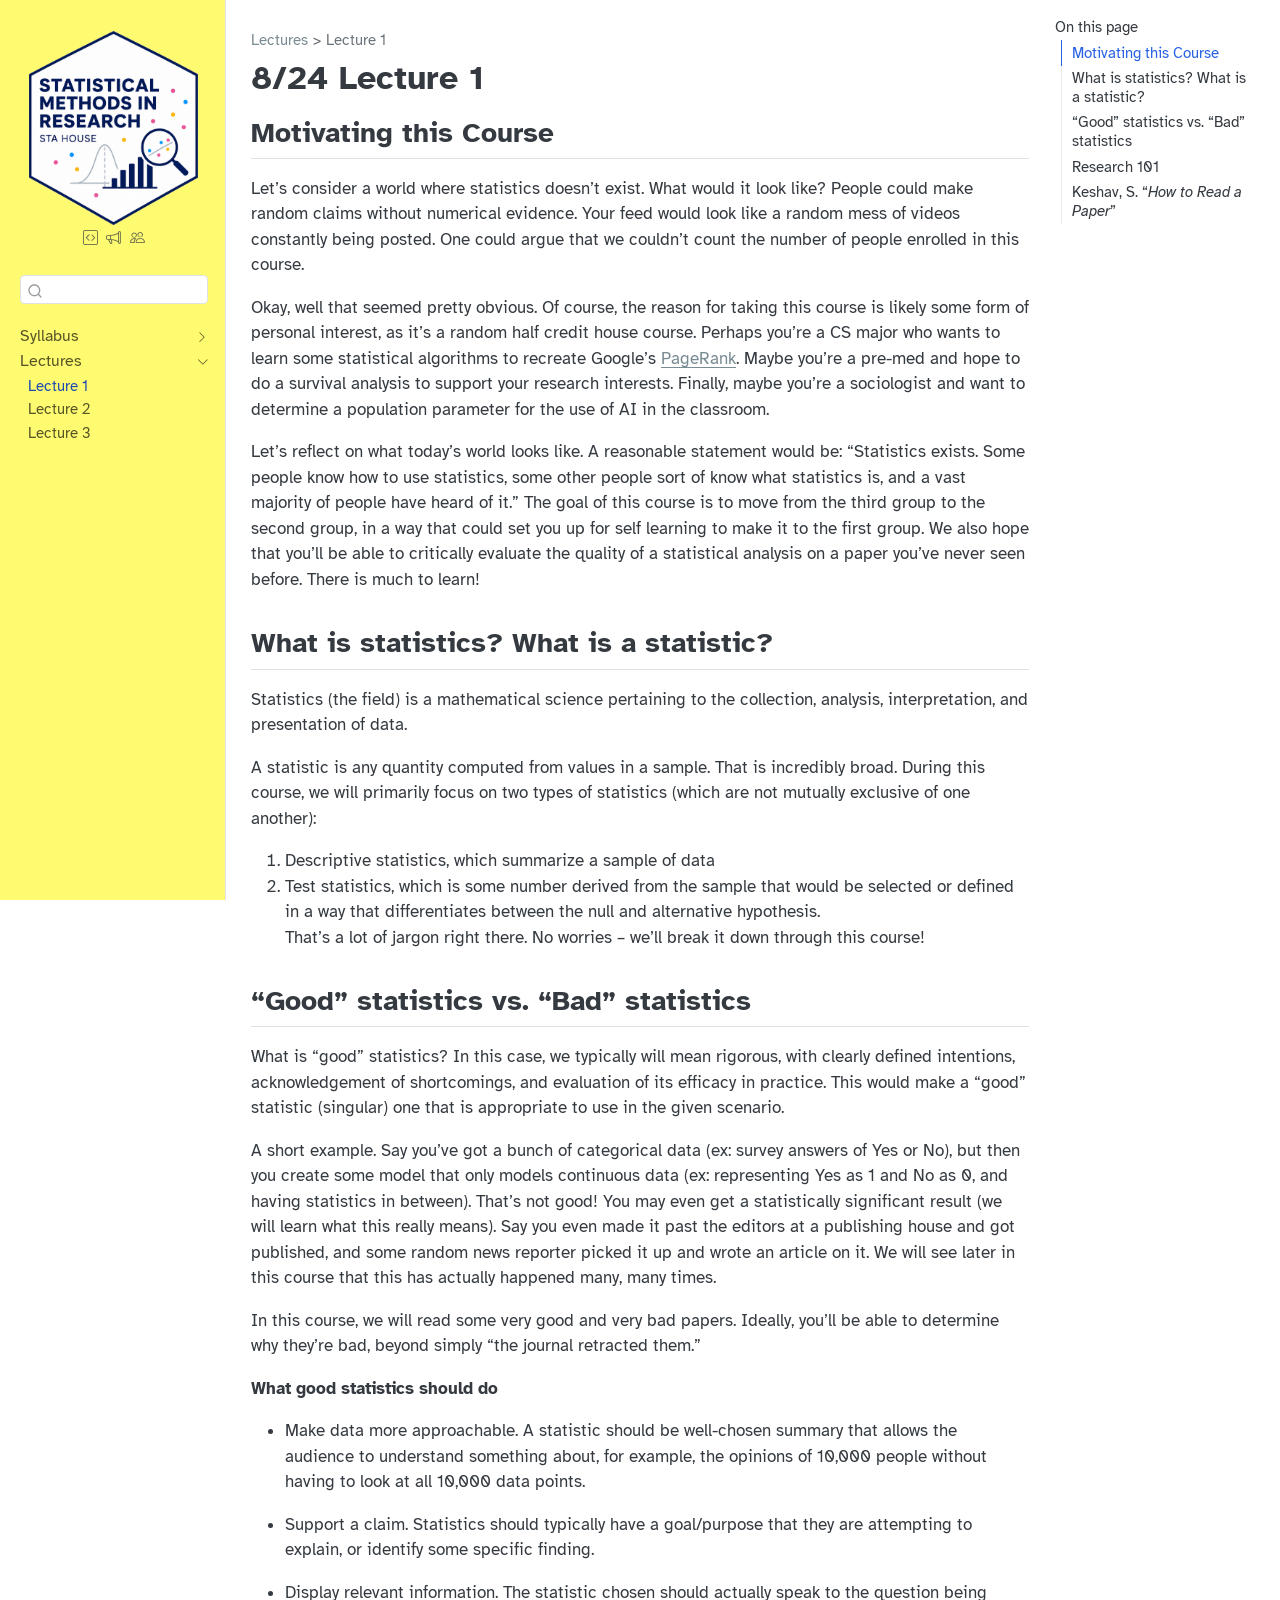
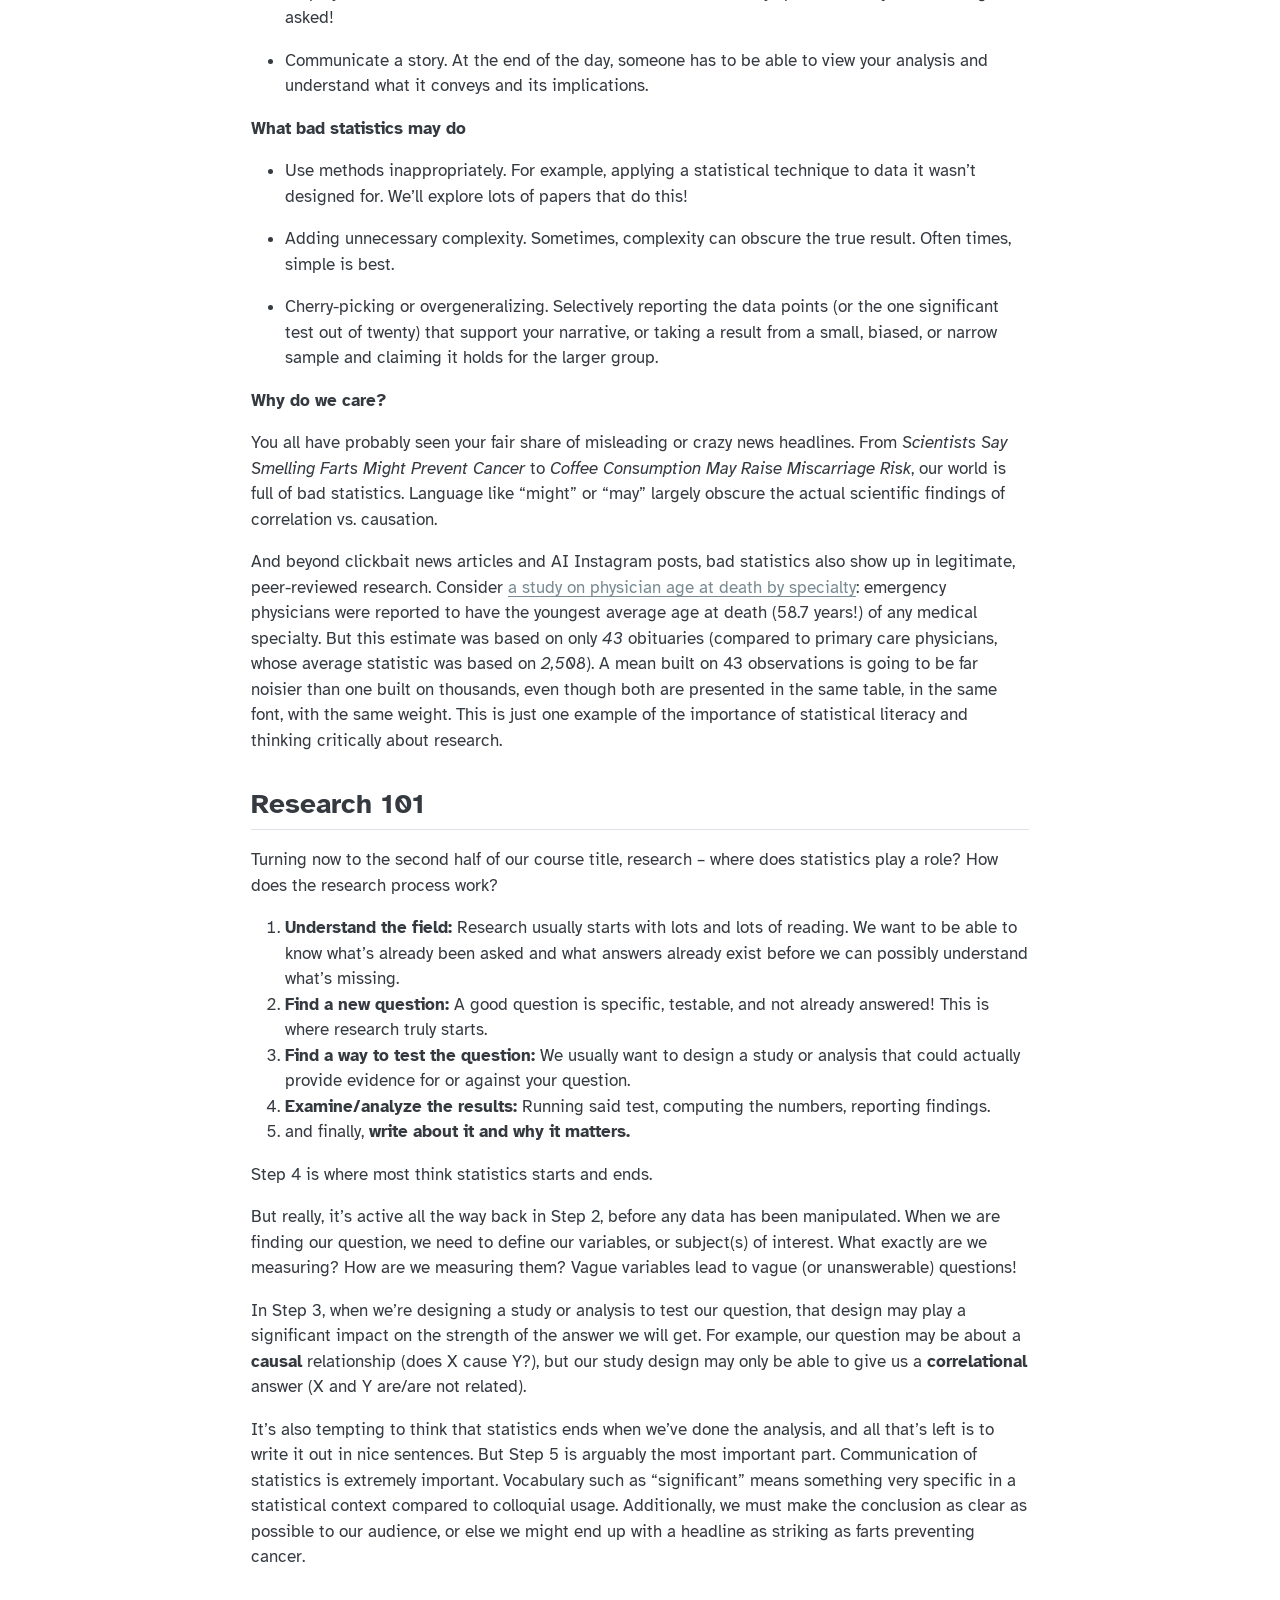
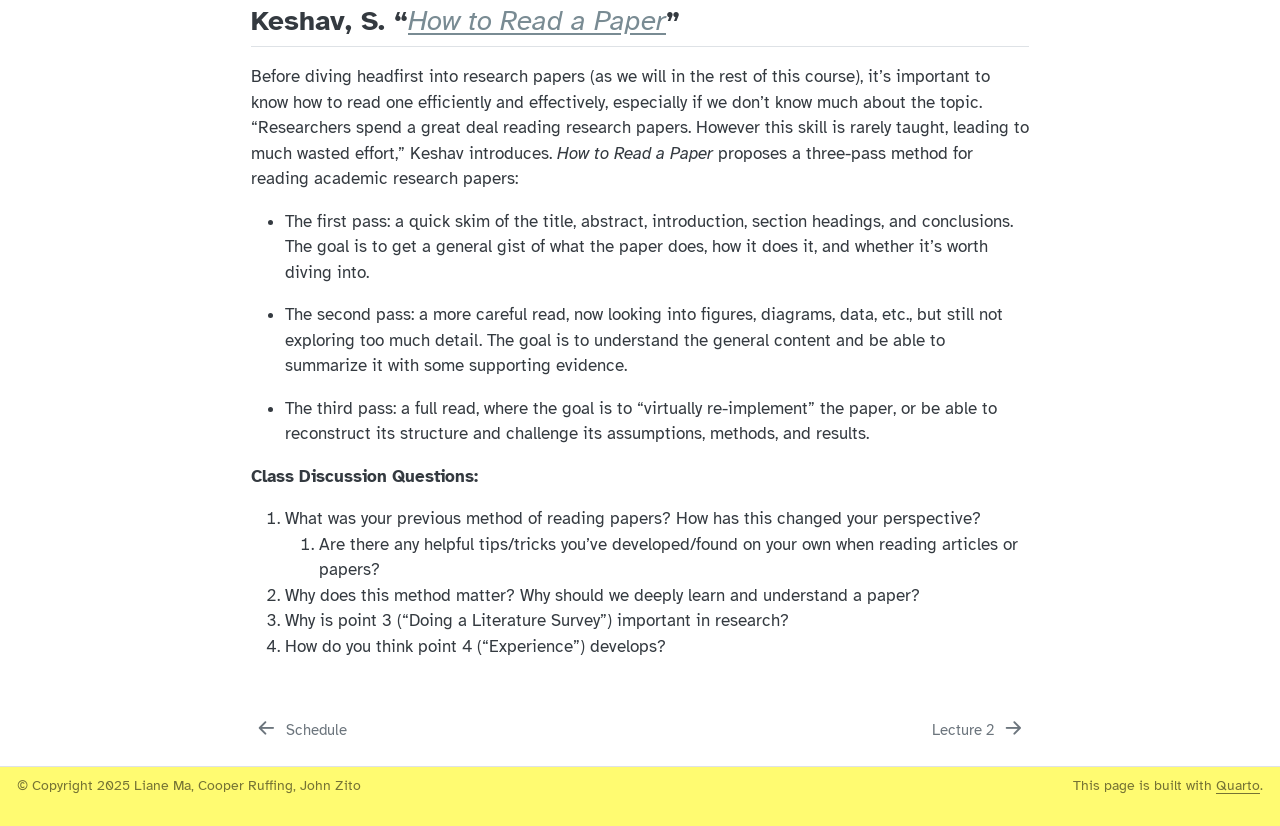
==== lectures/lectures-lecture1.html @ 0391723c "Built site for gh-pages" ====
<!DOCTYPE html>
<html xmlns="http://www.w3.org/1999/xhtml" lang="en" xml:lang="en"><head>

<meta charset="utf-8">
<meta name="generator" content="quarto-1.9.38">

<meta name="viewport" content="width=device-width, initial-scale=1.0, user-scalable=yes">


<title>8/24 Lecture 1 – STA HOUSE Spring 2026</title>
<style>
/* Default styles provided by pandoc.
** See https://pandoc.org/MANUAL.html#variables-for-html for config info.
*/
code{white-space: pre-wrap;}
span.smallcaps{font-variant: small-caps;}
div.columns{display: flex; gap: min(4vw, 1.5em);}
div.column{flex: auto; overflow-x: auto;}
div.hanging-indent{margin-left: 1.5em; text-indent: -1.5em;}
ul.task-list{list-style: none;}
ul.task-list li input[type="checkbox"] {
  width: 0.8em;
  margin: 0 0.8em 0.2em -1em; /* quarto-specific, see https://github.com/quarto-dev/quarto-cli/issues/4556 */ 
  vertical-align: middle;
}
</style>


<script src="../site_libs/quarto-nav/quarto-nav.js"></script>
<script src="../site_libs/clipboard/clipboard.min.js"></script>
<script src="../site_libs/quarto-search/autocomplete.umd.js"></script>
<script src="../site_libs/quarto-search/fuse.min.js"></script>
<script src="../site_libs/quarto-search/quarto-search.js"></script>
<meta name="quarto:offset" content="../">
<link href="../lectures/lectures-lecture2.html" rel="next">
<link href="../index.html" rel="prev">
<script src="../site_libs/quarto-html/quarto.js" type="module"></script>
<script src="../site_libs/quarto-html/tabsets/tabsets.js" type="module"></script>
<script src="../site_libs/quarto-html/popper.min.js"></script>
<script src="../site_libs/quarto-html/tippy.umd.min.js"></script>
<script src="../site_libs/quarto-html/anchor.min.js"></script>
<link href="../site_libs/quarto-html/tippy.css" rel="stylesheet">
<link href="../site_libs/quarto-html/quarto-syntax-highlighting-33269adcf1721b81efc5ea7fcfe7f0ee.css" rel="stylesheet" id="quarto-text-highlighting-styles">
<script src="../site_libs/bootstrap/bootstrap.min.js"></script>
<link href="../site_libs/bootstrap/bootstrap-icons.css" rel="stylesheet">
<link href="../site_libs/bootstrap/bootstrap-1a0c33c7c4b7c86ab1fa693019e66ccc.min.css" rel="stylesheet" append-hash="true" id="quarto-bootstrap" data-mode="light">
<script id="quarto-search-options" type="application/json">{
  "location": "sidebar",
  "copy-button": false,
  "collapse-after": 3,
  "panel-placement": "start",
  "type": "textbox",
  "limit": 50,
  "keyboard-shortcut": [
    "f",
    "/",
    "s"
  ],
  "show-item-context": false,
  "language": {
    "search-no-results-text": "No results",
    "search-matching-documents-text": "matching documents",
    "search-copy-link-title": "Copy link to search",
    "search-hide-matches-text": "Hide additional matches",
    "search-more-match-text": "more match in this document",
    "search-more-matches-text": "more matches in this document",
    "search-clear-button-title": "Clear",
    "search-text-placeholder": "",
    "search-detached-cancel-button-title": "Cancel",
    "search-submit-button-title": "Submit",
    "search-label": "Search"
  }
}</script>


<meta property="og:title" content="8/24 Lecture 1 – STA HOUSE Spring 2026">
<meta property="og:description" content="Homepage for Statistical Methods in Research at Duke University, Fall 2026.">
<meta property="og:site_name" content="STA HOUSE Spring 2026">
</head>

<body class="nav-sidebar docked quarto-light">

<div id="quarto-search-results"></div>
  <header id="quarto-header" class="headroom fixed-top">
  <nav class="quarto-secondary-nav">
    <div class="container-fluid d-flex">
      <button type="button" class="quarto-btn-toggle btn" data-bs-toggle="collapse" role="button" data-bs-target=".quarto-sidebar-collapse-item" aria-controls="quarto-sidebar" aria-expanded="false" aria-label="Toggle sidebar navigation" onclick="if (window.quartoToggleHeadroom) { window.quartoToggleHeadroom(); }">
        <i class="bi bi-layout-text-sidebar-reverse"></i>
      </button>
        <nav class="quarto-page-breadcrumbs" aria-label="breadcrumb"><ol class="breadcrumb"><li class="breadcrumb-item"><a href="../lectures/lectures-lecture1.html">Lectures</a></li><li class="breadcrumb-item"><a href="../lectures/lectures-lecture1.html">Lecture 1</a></li></ol></nav>
        <a class="flex-grow-1" role="navigation" data-bs-toggle="collapse" data-bs-target=".quarto-sidebar-collapse-item" aria-controls="quarto-sidebar" aria-expanded="false" aria-label="Toggle sidebar navigation" onclick="if (window.quartoToggleHeadroom) { window.quartoToggleHeadroom(); }">      
        </a>
      <button type="button" class="btn quarto-search-button" aria-label="Search" onclick="window.quartoOpenSearch();">
        <i class="bi bi-search"></i>
      </button>
    </div>
  </nav>
</header>
<!-- content -->
<div id="quarto-content" class="quarto-container page-columns page-rows-contents page-layout-article">
<!-- sidebar -->
  <nav id="quarto-sidebar" class="sidebar collapse collapse-horizontal quarto-sidebar-collapse-item sidebar-navigation docked overflow-auto">
    <div class="pt-lg-2 mt-2 text-center sidebar-header">
      <a href="../index.html" class="sidebar-logo-link">
      <img src="../img/stahouse_hexagon.png" alt="" class="sidebar-logo light-content py-0 d-lg-inline d-none">
      <img src="../img/stahouse_hexagon.png" alt="" class="sidebar-logo dark-content py-0 d-lg-inline d-none">
      </a>
      <div class="sidebar-tools-main tools-wide">
    <a href="https://cmgr.oit.duke.edu/containers" title="RStudio Containers" class="quarto-navigation-tool px-1" aria-label="RStudio Containers"><i class="bi bi-code-square"></i></a>
    <a href="https://go.canvas.duke.edu/" title="Canvas" class="quarto-navigation-tool px-1" aria-label="Canvas"><i class="bi bi-megaphone"></i></a>
    <a href="https://edstem.org/us/courses/89284/discussion" title="Ed Discussion" class="quarto-navigation-tool px-1" aria-label="Ed Discussion"><i class="bi bi-people"></i></a>
</div>
      </div>
        <div class="mt-2 flex-shrink-0 align-items-center">
        <div class="sidebar-search">
        <div id="quarto-search" class="" title="Search"></div>
        </div>
        </div>
    <div class="sidebar-menu-container"> 
    <ul class="list-unstyled mt-1">
        <li class="sidebar-item sidebar-item-section">
      <div class="sidebar-item-container"> 
            <a class="sidebar-item-text sidebar-link text-start collapsed" data-bs-toggle="collapse" data-bs-target="#quarto-sidebar-section-1" role="navigation" aria-expanded="false">
 <span class="menu-text">Syllabus</span></a>
          <a class="sidebar-item-toggle text-start collapsed" data-bs-toggle="collapse" data-bs-target="#quarto-sidebar-section-1" role="navigation" aria-expanded="false" aria-label="Toggle section">
            <i class="bi bi-chevron-right ms-2"></i>
          </a> 
      </div>
      <ul id="quarto-sidebar-section-1" class="collapse list-unstyled sidebar-section depth1 ">  
          <li class="sidebar-item">
  <div class="sidebar-item-container"> 
  <a href="../syllabus/syllabus-overview.html" class="sidebar-item-text sidebar-link">
 <span class="menu-text">Overview</span></a>
  </div>
</li>
          <li class="sidebar-item">
  <div class="sidebar-item-container"> 
  <a href="../syllabus/syllabus-team.html" class="sidebar-item-text sidebar-link">
 <span class="menu-text">Teaching team</span></a>
  </div>
</li>
          <li class="sidebar-item">
  <div class="sidebar-item-container"> 
  <a href="../syllabus/syllabus-materials.html" class="sidebar-item-text sidebar-link">
 <span class="menu-text">Materials</span></a>
  </div>
</li>
          <li class="sidebar-item">
  <div class="sidebar-item-container"> 
  <a href="../syllabus/syllabus-assignments.html" class="sidebar-item-text sidebar-link">
 <span class="menu-text">Assignments and grading</span></a>
  </div>
</li>
          <li class="sidebar-item">
  <div class="sidebar-item-container"> 
  <a href="../syllabus/syllabus-policies.html" class="sidebar-item-text sidebar-link">
 <span class="menu-text">Policies</span></a>
  </div>
</li>
          <li class="sidebar-item">
  <div class="sidebar-item-container"> 
  <a href="../syllabus/syllabus-resources.html" class="sidebar-item-text sidebar-link">
 <span class="menu-text">University resources</span></a>
  </div>
</li>
          <li class="sidebar-item">
  <div class="sidebar-item-container"> 
  <a href="../index.html" class="sidebar-item-text sidebar-link">
 <span class="menu-text">Schedule</span></a>
  </div>
</li>
      </ul>
  </li>
        <li class="sidebar-item sidebar-item-section">
      <div class="sidebar-item-container"> 
            <a class="sidebar-item-text sidebar-link text-start" data-bs-toggle="collapse" data-bs-target="#quarto-sidebar-section-2" role="navigation" aria-expanded="true">
 <span class="menu-text">Lectures</span></a>
          <a class="sidebar-item-toggle text-start" data-bs-toggle="collapse" data-bs-target="#quarto-sidebar-section-2" role="navigation" aria-expanded="true" aria-label="Toggle section">
            <i class="bi bi-chevron-right ms-2"></i>
          </a> 
      </div>
      <ul id="quarto-sidebar-section-2" class="collapse list-unstyled sidebar-section depth1 show">  
          <li class="sidebar-item">
  <div class="sidebar-item-container"> 
  <a href="../lectures/lectures-lecture1.html" class="sidebar-item-text sidebar-link active">
 <span class="menu-text">Lecture 1</span></a>
  </div>
</li>
          <li class="sidebar-item">
  <div class="sidebar-item-container"> 
  <a href="../lectures/lectures-lecture2.html" class="sidebar-item-text sidebar-link">
 <span class="menu-text">Lecture 2</span></a>
  </div>
</li>
          <li class="sidebar-item">
  <div class="sidebar-item-container"> 
  <a href="../lectures/lectures-lecture3.html" class="sidebar-item-text sidebar-link">
 <span class="menu-text">Lecture 3</span></a>
  </div>
</li>
      </ul>
  </li>
    </ul>
    </div>
</nav>
<div id="quarto-sidebar-glass" class="quarto-sidebar-collapse-item" data-bs-toggle="collapse" data-bs-target=".quarto-sidebar-collapse-item"></div>
<!-- margin-sidebar -->
    <div id="quarto-margin-sidebar" class="sidebar margin-sidebar">
        <nav id="TOC" role="doc-toc" class="toc-active">
    <h2 id="toc-title">On this page</h2>
   
  <ul>
  <li><a href="#motivating-this-course" id="toc-motivating-this-course" class="nav-link active" data-scroll-target="#motivating-this-course">Motivating this Course</a></li>
  <li><a href="#what-is-statistics-what-is-a-statistic" id="toc-what-is-statistics-what-is-a-statistic" class="nav-link" data-scroll-target="#what-is-statistics-what-is-a-statistic">What is statistics? What is a statistic?</a></li>
  <li><a href="#good-statistics-vs.-bad-statistics" id="toc-good-statistics-vs.-bad-statistics" class="nav-link" data-scroll-target="#good-statistics-vs.-bad-statistics">“Good” statistics vs.&nbsp;“Bad” statistics</a></li>
  <li><a href="#research-101" id="toc-research-101" class="nav-link" data-scroll-target="#research-101">Research 101</a></li>
  <li><a href="#keshav-s.-how-to-read-a-paper" id="toc-keshav-s.-how-to-read-a-paper" class="nav-link" data-scroll-target="#keshav-s.-how-to-read-a-paper">Keshav, S. “<em>How to Read a Paper</em>”</a></li>
  </ul>
</nav>
    </div>
<!-- main -->
<main class="content" id="quarto-document-content">

<header id="title-block-header" class="quarto-title-block default"><nav class="quarto-page-breadcrumbs quarto-title-breadcrumbs d-none d-lg-block" aria-label="breadcrumb"><ol class="breadcrumb"><li class="breadcrumb-item"><a href="../lectures/lectures-lecture1.html">Lectures</a></li><li class="breadcrumb-item"><a href="../lectures/lectures-lecture1.html">Lecture 1</a></li></ol></nav>
<div class="quarto-title">
<h1 class="title">8/24 Lecture 1</h1>
</div>



<div class="quarto-title-meta">

    
  
    
  </div>
  


</header>


<section id="motivating-this-course" class="level2">
<h2 class="anchored" data-anchor-id="motivating-this-course">Motivating this Course</h2>
<p>Let’s consider a world where statistics doesn’t exist. What would it look like? People could make random claims without numerical evidence. Your feed would look like a random mess of videos constantly being posted. One could argue that we couldn’t count the number of people enrolled in this course.</p>
<p>Okay, well that seemed pretty obvious. Of course, the reason for taking this course is likely some form of personal interest, as it’s a random half credit house course. Perhaps you’re a CS major who wants to learn some statistical algorithms to recreate Google’s <a href="https://en.wikipedia.org/wiki/PageRank">PageRank</a>. Maybe you’re a pre-med and hope to do a survival analysis to support your research interests. Finally, maybe you’re a sociologist and want to determine a population parameter for the use of AI in the classroom.</p>
<p>Let’s reflect on what today’s world looks like. A reasonable statement would be: “Statistics exists. Some people know how to use statistics, some other people sort of know what statistics is, and a vast majority of people have heard of it.” The goal of this course is to move from the third group to the second group, in a way that could set you up for self learning to make it to the first group. We also hope that you’ll be able to critically evaluate the quality of a statistical analysis on a paper you’ve never seen before. There is much to learn!</p>
</section>
<section id="what-is-statistics-what-is-a-statistic" class="level2">
<h2 class="anchored" data-anchor-id="what-is-statistics-what-is-a-statistic">What is statistics? What is a statistic?</h2>
<p>Statistics (the field) is a mathematical science pertaining to the collection, analysis, interpretation, and presentation of data.</p>
<p>A statistic is any quantity computed from values in a sample. That is incredibly broad. During this course, we will primarily focus on two types of statistics (which are not mutually exclusive of one another):</p>
<ol>
<li>
Descriptive statistics, which summarize a sample of data
</li>
<li>
Test statistics, which is some number derived from the sample that would be selected or defined in a way that differentiates between the null and alternative hypothesis.
</li>
<p>That’s a lot of jargon right there. No worries – we’ll break it down through this course!</p>
</ol></section>
<section id="good-statistics-vs.-bad-statistics" class="level2">
<h2 class="anchored" data-anchor-id="good-statistics-vs.-bad-statistics">“Good” statistics vs.&nbsp;“Bad” statistics</h2>
<p>What is “good” statistics? In this case, we typically will mean rigorous, with clearly defined intentions, acknowledgement of shortcomings, and evaluation of its efficacy in practice. This would make a “good” statistic (singular) one that is appropriate to use in the given scenario.</p>
<p>A short example. Say you’ve got a bunch of categorical data (ex: survey answers of Yes or No), but then you create some model that only models continuous data (ex: representing Yes as 1 and No as 0, and having statistics in between). That’s not good! You may even get a statistically significant result (we will learn what this really means). Say you even made it past the editors at a publishing house and got published, and some random news reporter picked it up and wrote an article on it. We will see later in this course that this has actually happened many, many times.</p>
<p>In this course, we will read some very good and very bad papers. Ideally, you’ll be able to determine why they’re bad, beyond simply “the journal retracted them.”</p>
<p><strong>What good statistics should do</strong></p>
<ul>
<li><p>Make data more approachable. A statistic should be well-chosen summary that allows the audience to understand something about, for example, the opinions of 10,000 people without having to look at all 10,000 data points.</p></li>
<li><p>Support a claim. Statistics should typically have a goal/purpose that they are attempting to explain, or identify some specific finding.</p></li>
<li><p>Display relevant information. The statistic chosen should actually speak to the question being asked!</p></li>
<li><p>Communicate a story. At the end of the day, someone has to be able to view your analysis and understand what it conveys and its implications.</p></li>
</ul>
<p><strong>What bad statistics may do</strong></p>
<ul>
<li><p>Use methods inappropriately. For example, applying a statistical technique to data it wasn’t designed for. We’ll explore lots of papers that do this!</p></li>
<li><p>Adding unnecessary complexity. Sometimes, complexity can obscure the true result. Often times, simple is best.</p></li>
<li><p>Cherry-picking or overgeneralizing. Selectively reporting the data points (or the one significant test out of twenty) that support your narrative, or taking a result from a small, biased, or narrow sample and claiming it holds for the larger group.</p></li>
</ul>
<p><strong>Why do we care?</strong></p>
<p>You all have probably seen your fair share of misleading or crazy news headlines. From <em>Scientists Say Smelling Farts Might Prevent Cancer</em> to <em>Coffee Consumption May Raise Miscarriage Risk</em>, our world is full of bad statistics. Language like “might” or “may” largely obscure the actual scientific findings of correlation vs.&nbsp;causation.</p>
<p>And beyond clickbait news articles and AI Instagram posts, bad statistics also show up in legitimate, peer-reviewed research. Consider <a href="https://onlinelibrary.wiley.com/doi/full/10.1002/lim2.23">a study on physician age at death by specialty</a>: emergency physicians were reported to have the youngest average age at death (58.7 years!) of any medical specialty. But this estimate was based on only <em>43</em> obituaries (compared to primary care physicians, whose average statistic was based on <em>2,508</em>). A mean built on 43 observations is going to be far noisier than one built on thousands, even though both are presented in the same table, in the same font, with the same weight. This is just one example of the importance of statistical literacy and thinking critically about research.</p>
</section>
<section id="research-101" class="level2">
<h2 class="anchored" data-anchor-id="research-101">Research 101</h2>
<p>Turning now to the second half of our course title, research – where does statistics play a role? How does the research process work?</p>
<ol type="1">
<li><strong>Understand the field:</strong> Research usually starts with lots and lots of reading. We want to be able to know what’s already been asked and what answers already exist before we can possibly understand what’s missing.</li>
<li><strong>Find a new question:</strong> A good question is specific, testable, and not already answered! This is where research truly starts.</li>
<li><strong>Find a way to test the question:</strong> We usually want to design a study or analysis that could actually provide evidence for or against your question.</li>
<li><strong>Examine/analyze the results:</strong> Running said test, computing the numbers, reporting findings.</li>
<li>and finally, <strong>write about it and why it matters.</strong></li>
</ol>
<p>Step 4 is where most think statistics starts and ends.</p>
<p>But really, it’s active all the way back in Step 2, before any data has been manipulated. When we are finding our question, we need to define our variables, or subject(s) of interest. What exactly are we measuring? How are we measuring them? Vague variables lead to vague (or unanswerable) questions!</p>
<p>In Step 3, when we’re designing a study or analysis to test our question, that design may play a significant impact on the strength of the answer we will get. For example, our question may be about a <strong>causal</strong> relationship (does X cause Y?), but our study design may only be able to give us a <strong>correlational</strong> answer (X and Y are/are not related).</p>
<p>It’s also tempting to think that statistics ends when we’ve done the analysis, and all that’s left is to write it out in nice sentences. But Step 5 is arguably the most important part. Communication of statistics is extremely important. Vocabulary such as “significant” means something very specific in a statistical context compared to colloquial usage. Additionally, we must make the conclusion as clear as possible to our audience, or else we might end up with a headline as striking as farts preventing cancer.</p>
</section>
<section id="keshav-s.-how-to-read-a-paper" class="level2">
<h2 class="anchored" data-anchor-id="keshav-s.-how-to-read-a-paper">Keshav, S. “<a href="https://dl.acm.org/doi/10.1145/1273445.1273458"><em>How to Read a Paper</em></a>”</h2>
<p>Before diving headfirst into research papers (as we will in the rest of this course), it’s important to know how to read one efficiently and effectively, especially if we don’t know much about the topic. “Researchers spend a great deal reading research papers. However this skill is rarely taught, leading to much wasted effort,” Keshav introduces. <em>How to Read a Paper</em> proposes a three-pass method for reading academic research papers:</p>
<ul>
<li><p>The first pass: a quick skim of the title, abstract, introduction, section headings, and conclusions. The goal is to get a general gist of what the paper does, how it does it, and whether it’s worth diving into.</p></li>
<li><p>The second pass: a more careful read, now looking into figures, diagrams, data, etc., but still not exploring too much detail. The goal is to understand the general content and be able to summarize it with some supporting evidence.</p></li>
<li><p>The third pass: a full read, where the goal is to “virtually re-implement” the paper, or be able to reconstruct its structure and challenge its assumptions, methods, and results.</p></li>
</ul>
<p><strong>Class Discussion Questions:</strong></p>
<ol type="1">
<li>What was your previous method of reading papers? How has this changed your perspective?
<ol type="1">
<li>Are there any helpful tips/tricks you’ve developed/found on your own when reading articles or papers?</li>
</ol></li>
<li>Why does this method matter? Why should we deeply learn and understand a paper?</li>
<li>Why is point 3 (“Doing a Literature Survey”) important in research?</li>
<li>How do you think point 4 (“Experience”) develops?</li>
</ol>


</section>

</main> <!-- /main -->
<script id="quarto-html-after-body" type="application/javascript">
  window.document.addEventListener("DOMContentLoaded", function (event) {
    const icon = "";
    const anchorJS = new window.AnchorJS();
    anchorJS.options = {
      placement: 'right',
      icon: icon
    };
    anchorJS.add('.anchored');
    const isCodeAnnotation = (el) => {
      for (const clz of el.classList) {
        if (clz.startsWith('code-annotation-')) {                     
          return true;
        }
      }
      return false;
    }
    const onCopySuccess = function(e) {
      // button target
      const button = e.trigger;
      // don't keep focus
      button.blur();
      // flash "checked"
      button.classList.add('code-copy-button-checked');
      var currentTitle = button.getAttribute("title");
      button.setAttribute("title", "Copied!");
      let tooltip;
      if (window.bootstrap) {
        button.setAttribute("data-bs-toggle", "tooltip");
        button.setAttribute("data-bs-placement", "left");
        button.setAttribute("data-bs-title", "Copied!");
        tooltip = new bootstrap.Tooltip(button, 
          { trigger: "manual", 
            customClass: "code-copy-button-tooltip",
            offset: [0, -8]});
        tooltip.show();    
      }
      setTimeout(function() {
        if (tooltip) {
          tooltip.hide();
          button.removeAttribute("data-bs-title");
          button.removeAttribute("data-bs-toggle");
          button.removeAttribute("data-bs-placement");
        }
        button.setAttribute("title", currentTitle);
        button.classList.remove('code-copy-button-checked');
      }, 1000);
      // clear code selection
      e.clearSelection();
    }
    const getTextToCopy = function(trigger) {
      const outerScaffold = trigger.parentElement.cloneNode(true);
      const codeEl = outerScaffold.querySelector('code');
      for (const childEl of codeEl.children) {
        if (isCodeAnnotation(childEl)) {
          childEl.remove();
        }
      }
      return codeEl.innerText;
    }
    const clipboard = new window.ClipboardJS('.code-copy-button:not([data-in-quarto-modal])', {
      text: getTextToCopy
    });
    clipboard.on('success', onCopySuccess);
    if (window.document.getElementById('quarto-embedded-source-code-modal')) {
      const clipboardModal = new window.ClipboardJS('.code-copy-button[data-in-quarto-modal]', {
        text: getTextToCopy,
        container: window.document.getElementById('quarto-embedded-source-code-modal')
      });
      clipboardModal.on('success', onCopySuccess);
    }
      var localhostRegex = new RegExp(/^(?:http|https):\/\/localhost\:?[0-9]*\//);
      var mailtoRegex = new RegExp(/^mailto:/);
        var filterRegex = new RegExp("https:\/\/sta-house-s26\.github\.io\/sta-house-f26\.github\.io\/");
      var isInternal = (href) => {
          return filterRegex.test(href) || localhostRegex.test(href) || mailtoRegex.test(href);
      }
      // Inspect non-navigation links and adorn them if external
     var links = window.document.querySelectorAll('a[href]:not(.nav-link):not(.navbar-brand):not(.toc-action):not(.sidebar-link):not(.sidebar-item-toggle):not(.pagination-link):not(.no-external):not([aria-hidden]):not(.dropdown-item):not(.quarto-navigation-tool):not(.about-link)');
      for (var i=0; i<links.length; i++) {
        const link = links[i];
        if (!isInternal(link.href)) {
          // undo the damage that might have been done by quarto-nav.js in the case of
          // links that we want to consider external
          if (link.dataset.originalHref !== undefined) {
            link.href = link.dataset.originalHref;
          }
        }
      }
    function tippyHover(el, contentFn, onTriggerFn, onUntriggerFn) {
      const config = {
        allowHTML: true,
        maxWidth: 500,
        delay: 100,
        arrow: false,
        appendTo: function(el) {
            return el.parentElement;
        },
        interactive: true,
        interactiveBorder: 10,
        theme: 'quarto',
        placement: 'bottom-start',
      };
      if (contentFn) {
        config.content = contentFn;
      }
      if (onTriggerFn) {
        config.onTrigger = onTriggerFn;
      }
      if (onUntriggerFn) {
        config.onUntrigger = onUntriggerFn;
      }
      window.tippy(el, config); 
    }
    const noterefs = window.document.querySelectorAll('a[role="doc-noteref"]');
    for (var i=0; i<noterefs.length; i++) {
      const ref = noterefs[i];
      tippyHover(ref, function() {
        // use id or data attribute instead here
        let href = ref.getAttribute('data-footnote-href') || ref.getAttribute('href');
        try { href = new URL(href).hash; } catch {}
        const id = href.replace(/^#\/?/, "");
        const note = window.document.getElementById(id);
        if (note) {
          return note.innerHTML;
        } else {
          return "";
        }
      });
    }
    const xrefs = window.document.querySelectorAll('a.quarto-xref');
    const processXRef = (id, note) => {
      // Strip column container classes
      const stripColumnClz = (el) => {
        el.classList.remove("page-full", "page-columns");
        if (el.children) {
          for (const child of el.children) {
            stripColumnClz(child);
          }
        }
      }
      stripColumnClz(note)
      if (id === null || id.startsWith('sec-')) {
        // Special case sections, only their first couple elements
        const container = document.createElement("div");
        if (note.children && note.children.length > 2) {
          container.appendChild(note.children[0].cloneNode(true));
          for (let i = 1; i < note.children.length; i++) {
            const child = note.children[i];
            if (child.tagName === "P" && child.innerText === "") {
              continue;
            } else {
              container.appendChild(child.cloneNode(true));
              break;
            }
          }
          if (window.Quarto?.typesetMath) {
            window.Quarto.typesetMath(container);
          }
          return container.innerHTML
        } else {
          if (window.Quarto?.typesetMath) {
            window.Quarto.typesetMath(note);
          }
          return note.innerHTML;
        }
      } else {
        // Remove any anchor links if they are present
        const anchorLink = note.querySelector('a.anchorjs-link');
        if (anchorLink) {
          anchorLink.remove();
        }
        if (window.Quarto?.typesetMath) {
          window.Quarto.typesetMath(note);
        }
        if (note.classList.contains("callout")) {
          return note.outerHTML;
        } else {
          return note.innerHTML;
        }
      }
    }
    for (var i=0; i<xrefs.length; i++) {
      const xref = xrefs[i];
      tippyHover(xref, undefined, function(instance) {
        instance.disable();
        let url = xref.getAttribute('href');
        let hash = undefined; 
        if (url.startsWith('#')) {
          hash = url;
        } else {
          try { hash = new URL(url).hash; } catch {}
        }
        if (hash) {
          const id = hash.replace(/^#\/?/, "");
          const note = window.document.getElementById(id);
          if (note !== null) {
            try {
              const html = processXRef(id, note.cloneNode(true));
              instance.setContent(html);
            } finally {
              instance.enable();
              instance.show();
            }
          } else {
            // See if we can fetch this
            fetch(url.split('#')[0])
            .then(res => res.text())
            .then(html => {
              const parser = new DOMParser();
              const htmlDoc = parser.parseFromString(html, "text/html");
              const note = htmlDoc.getElementById(id);
              if (note !== null) {
                const html = processXRef(id, note);
                instance.setContent(html);
              } 
            }).finally(() => {
              instance.enable();
              instance.show();
            });
          }
        } else {
          // See if we can fetch a full url (with no hash to target)
          // This is a special case and we should probably do some content thinning / targeting
          fetch(url)
          .then(res => res.text())
          .then(html => {
            const parser = new DOMParser();
            const htmlDoc = parser.parseFromString(html, "text/html");
            const note = htmlDoc.querySelector('main.content');
            if (note !== null) {
              // This should only happen for chapter cross references
              // (since there is no id in the URL)
              // remove the first header
              if (note.children.length > 0 && note.children[0].tagName === "HEADER") {
                note.children[0].remove();
              }
              const html = processXRef(null, note);
              instance.setContent(html);
            } 
          }).finally(() => {
            instance.enable();
            instance.show();
          });
        }
      }, function(instance) {
      });
    }
        let selectedAnnoteEl;
        const selectorForAnnotation = ( cell, annotation) => {
          let cellAttr = 'data-code-cell="' + cell + '"';
          let lineAttr = 'data-code-annotation="' +  annotation + '"';
          const selector = 'span[' + cellAttr + '][' + lineAttr + ']';
          return selector;
        }
        const selectCodeLines = (annoteEl) => {
          const doc = window.document;
          const targetCell = annoteEl.getAttribute("data-target-cell");
          const targetAnnotation = annoteEl.getAttribute("data-target-annotation");
          const annoteSpan = window.document.querySelector(selectorForAnnotation(targetCell, targetAnnotation));
          const lines = annoteSpan.getAttribute("data-code-lines").split(",");
          const lineIds = lines.map((line) => {
            return targetCell + "-" + line;
          })
          let top = null;
          let height = null;
          let parent = null;
          if (lineIds.length > 0) {
              //compute the position of the single el (top and bottom and make a div)
              const el = window.document.getElementById(lineIds[0]);
              top = el.offsetTop;
              height = el.offsetHeight;
              parent = el.parentElement.parentElement;
            if (lineIds.length > 1) {
              const lastEl = window.document.getElementById(lineIds[lineIds.length - 1]);
              const bottom = lastEl.offsetTop + lastEl.offsetHeight;
              height = bottom - top;
            }
            if (top !== null && height !== null && parent !== null) {
              // cook up a div (if necessary) and position it 
              let div = window.document.getElementById("code-annotation-line-highlight");
              if (div === null) {
                div = window.document.createElement("div");
                div.setAttribute("id", "code-annotation-line-highlight");
                div.style.position = 'absolute';
                parent.appendChild(div);
              }
              div.style.top = top - 2 + "px";
              div.style.height = height + 4 + "px";
              div.style.left = 0;
              let gutterDiv = window.document.getElementById("code-annotation-line-highlight-gutter");
              if (gutterDiv === null) {
                gutterDiv = window.document.createElement("div");
                gutterDiv.setAttribute("id", "code-annotation-line-highlight-gutter");
                gutterDiv.style.position = 'absolute';
                const codeCell = window.document.getElementById(targetCell);
                const gutter = codeCell.querySelector('.code-annotation-gutter');
                gutter.appendChild(gutterDiv);
              }
              gutterDiv.style.top = top - 2 + "px";
              gutterDiv.style.height = height + 4 + "px";
            }
            selectedAnnoteEl = annoteEl;
          }
        };
        const unselectCodeLines = () => {
          const elementsIds = ["code-annotation-line-highlight", "code-annotation-line-highlight-gutter"];
          elementsIds.forEach((elId) => {
            const div = window.document.getElementById(elId);
            if (div) {
              div.remove();
            }
          });
          selectedAnnoteEl = undefined;
        };
          // Handle positioning of the toggle
      window.addEventListener(
        "resize",
        throttle(() => {
          elRect = undefined;
          if (selectedAnnoteEl) {
            selectCodeLines(selectedAnnoteEl);
          }
        }, 10)
      );
      function throttle(fn, ms) {
      let throttle = false;
      let timer;
        return (...args) => {
          if(!throttle) { // first call gets through
              fn.apply(this, args);
              throttle = true;
          } else { // all the others get throttled
              if(timer) clearTimeout(timer); // cancel #2
              timer = setTimeout(() => {
                fn.apply(this, args);
                timer = throttle = false;
              }, ms);
          }
        };
      }
        // Attach click handler to the DT
        const annoteDls = window.document.querySelectorAll('dt[data-target-cell]');
        for (const annoteDlNode of annoteDls) {
          annoteDlNode.addEventListener('click', (event) => {
            const clickedEl = event.target;
            if (clickedEl !== selectedAnnoteEl) {
              unselectCodeLines();
              const activeEl = window.document.querySelector('dt[data-target-cell].code-annotation-active');
              if (activeEl) {
                activeEl.classList.remove('code-annotation-active');
              }
              selectCodeLines(clickedEl);
              clickedEl.classList.add('code-annotation-active');
            } else {
              // Unselect the line
              unselectCodeLines();
              clickedEl.classList.remove('code-annotation-active');
            }
          });
        }
    const findCites = (el) => {
      const parentEl = el.parentElement;
      if (parentEl) {
        const cites = parentEl.dataset.cites;
        if (cites) {
          return {
            el,
            cites: cites.split(' ')
          };
        } else {
          return findCites(el.parentElement)
        }
      } else {
        return undefined;
      }
    };
    var bibliorefs = window.document.querySelectorAll('a[role="doc-biblioref"]');
    for (var i=0; i<bibliorefs.length; i++) {
      const ref = bibliorefs[i];
      const citeInfo = findCites(ref);
      if (citeInfo) {
        tippyHover(citeInfo.el, function() {
          var popup = window.document.createElement('div');
          citeInfo.cites.forEach(function(cite) {
            var citeDiv = window.document.createElement('div');
            citeDiv.classList.add('hanging-indent');
            citeDiv.classList.add('csl-entry');
            var biblioDiv = window.document.getElementById('ref-' + cite);
            if (biblioDiv) {
              citeDiv.innerHTML = biblioDiv.innerHTML;
            }
            popup.appendChild(citeDiv);
          });
          return popup.innerHTML;
        });
      }
    }
  });
  </script>
<nav class="page-navigation">
  <div class="nav-page nav-page-previous">
      <a href="../index.html" class="pagination-link" aria-label="Schedule">
        <i class="bi bi-arrow-left-short"></i> <span class="nav-page-text">Schedule</span>
      </a>          
  </div>
  <div class="nav-page nav-page-next">
      <a href="../lectures/lectures-lecture2.html" class="pagination-link" aria-label="Lecture 2">
        <span class="nav-page-text">Lecture 2</span> <i class="bi bi-arrow-right-short"></i>
      </a>
  </div>
</nav>
</div> <!-- /content -->
<footer class="footer">
  <div class="nav-footer">
    <div class="nav-footer-left">
<p>© Copyright 2025 Liane Ma, Cooper Ruffing, John Zito</p>
</div>   
    <div class="nav-footer-center">
      &nbsp;
    </div>
    <div class="nav-footer-right">
<p>This page is built with <a href="https://quarto.org/">Quarto</a>.</p>
</div>
  </div>
</footer>




</body></html>
---- site_libs/quarto-html/tippy.css ----
.tippy-box[data-animation=fade][data-state=hidden]{opacity:0}[data-tippy-root]{max-width:calc(100vw - 10px)}.tippy-box{position:relative;background-color:#333;color:#fff;border-radius:4px;font-size:14px;line-height:1.4;white-space:normal;outline:0;transition-property:transform,visibility,opacity}.tippy-box[data-placement^=top]>.tippy-arrow{bottom:0}.tippy-box[data-placement^=top]>.tippy-arrow:before{bottom:-7px;left:0;border-width:8px 8px 0;border-top-color:initial;transform-origin:center top}.tippy-box[data-placement^=bottom]>.tippy-arrow{top:0}.tippy-box[data-placement^=bottom]>.tippy-arrow:before{top:-7px;left:0;border-width:0 8px 8px;border-bottom-color:initial;transform-origin:center bottom}.tippy-box[data-placement^=left]>.tippy-arrow{right:0}.tippy-box[data-placement^=left]>.tippy-arrow:before{border-width:8px 0 8px 8px;border-left-color:initial;right:-7px;transform-origin:center left}.tippy-box[data-placement^=right]>.tippy-arrow{left:0}.tippy-box[data-placement^=right]>.tippy-arrow:before{left:-7px;border-width:8px 8px 8px 0;border-right-color:initial;transform-origin:center right}.tippy-box[data-inertia][data-state=visible]{transition-timing-function:cubic-bezier(.54,1.5,.38,1.11)}.tippy-arrow{width:16px;height:16px;color:#333}.tippy-arrow:before{content:"";position:absolute;border-color:transparent;border-style:solid}.tippy-content{position:relative;padding:5px 9px;z-index:1}
---- site_libs/quarto-html/quarto-syntax-highlighting-33269adcf1721b81efc5ea7fcfe7f0ee.css ----
/* quarto syntax highlight colors */
:root {
  --quarto-hl-ot-color: #d91e18;
  --quarto-hl-at-color: #a55a00;
  --quarto-hl-ss-color: #008000;
  --quarto-hl-an-color: #696969;
  --quarto-hl-fu-color: #06287e;
  --quarto-hl-st-color: #008000;
  --quarto-hl-cf-color: #d91e18;
  --quarto-hl-op-color: #00769e;
  --quarto-hl-er-color: #7928a1;
  --quarto-hl-bn-color: #7928a1;
  --quarto-hl-al-color: #7928a1;
  --quarto-hl-va-color: #a55a00;
  --quarto-hl-bu-color: inherit;
  --quarto-hl-ex-color: inherit;
  --quarto-hl-pp-color: #7928a1;
  --quarto-hl-in-color: #696969;
  --quarto-hl-vs-color: #008000;
  --quarto-hl-wa-color: #696969;
  --quarto-hl-do-color: #696969;
  --quarto-hl-im-color: inherit;
  --quarto-hl-ch-color: #008000;
  --quarto-hl-dt-color: #7928a1;
  --quarto-hl-fl-color: #a55a00;
  --quarto-hl-co-color: #696969;
  --quarto-hl-cv-color: #696969;
  --quarto-hl-cn-color: #d91e18;
  --quarto-hl-sc-color: #00769e;
  --quarto-hl-dv-color: #7928a1;
  --quarto-hl-kw-color: #d91e18;
}

/* other quarto variables */
:root {
  --quarto-font-monospace: SFMono-Regular, Menlo, Monaco, Consolas, "Liberation Mono", "Courier New", monospace;
}

/* syntax highlight based on Pandoc's rules */
pre > code.sourceCode > span {
  color: #545454;
}

code.sourceCode > span {
  color: #545454;
}

div.sourceCode,
div.sourceCode pre.sourceCode {
  color: #545454;
}

/* Normal */
code span {
  color: #545454;
}

/* Alert */
code span.al {
  color: #7928a1;
  font-style: inherit;
}

/* Annotation */
code span.an {
  color: #696969;
  font-style: inherit;
}

/* Attribute */
code span.at {
  color: #a55a00;
  font-style: inherit;
}

/* BaseN */
code span.bn {
  color: #7928a1;
  font-style: inherit;
}

/* BuiltIn */
code span.bu {
  font-style: inherit;
}

/* ControlFlow */
code span.cf {
  color: #d91e18;
  font-style: inherit;
}

/* Char */
code span.ch {
  color: #008000;
  font-style: inherit;
}

/* Constant */
code span.cn {
  color: #d91e18;
  font-style: inherit;
}

/* Comment */
code span.co {
  color: #696969;
  font-style: inherit;
}

/* CommentVar */
code span.cv {
  color: #696969;
  font-style: italic;
}

/* Documentation */
code span.do {
  color: #696969;
  font-style: italic;
}

/* DataType */
code span.dt {
  color: #7928a1;
  font-style: inherit;
}

/* DecVal */
code span.dv {
  color: #7928a1;
  font-style: inherit;
}

/* Error */
code span.er {
  color: #7928a1;
  font-style: inherit;
}

/* Extension */
code span.ex {
  font-style: inherit;
}

/* Float */
code span.fl {
  color: #a55a00;
  font-style: inherit;
}

/* Function */
code span.fu {
  color: #06287e;
  font-style: inherit;
}

/* Import */
code span.im {
  font-style: inherit;
}

/* Information */
code span.in {
  color: #696969;
  font-style: inherit;
}

/* Keyword */
code span.kw {
  color: #d91e18;
  font-style: inherit;
}

/* Operator */
code span.op {
  color: #00769e;
  font-style: inherit;
}

/* Other */
code span.ot {
  color: #d91e18;
  font-style: inherit;
}

/* Preprocessor */
code span.pp {
  color: #7928a1;
  font-style: inherit;
}

/* SpecialChar */
code span.sc {
  color: #00769e;
  font-style: inherit;
}

/* SpecialString */
code span.ss {
  color: #008000;
  font-style: inherit;
}

/* String */
code span.st {
  color: #008000;
  font-style: inherit;
}

/* Variable */
code span.va {
  color: #a55a00;
  font-style: inherit;
}

/* VerbatimString */
code span.vs {
  color: #008000;
  font-style: inherit;
}

/* Warning */
code span.wa {
  color: #696969;
  font-style: italic;
}

.prevent-inlining {
  content: "</";
}

/*# sourceMappingURL=8cadf718cf3f963589512c4abfa8f560.css.map */
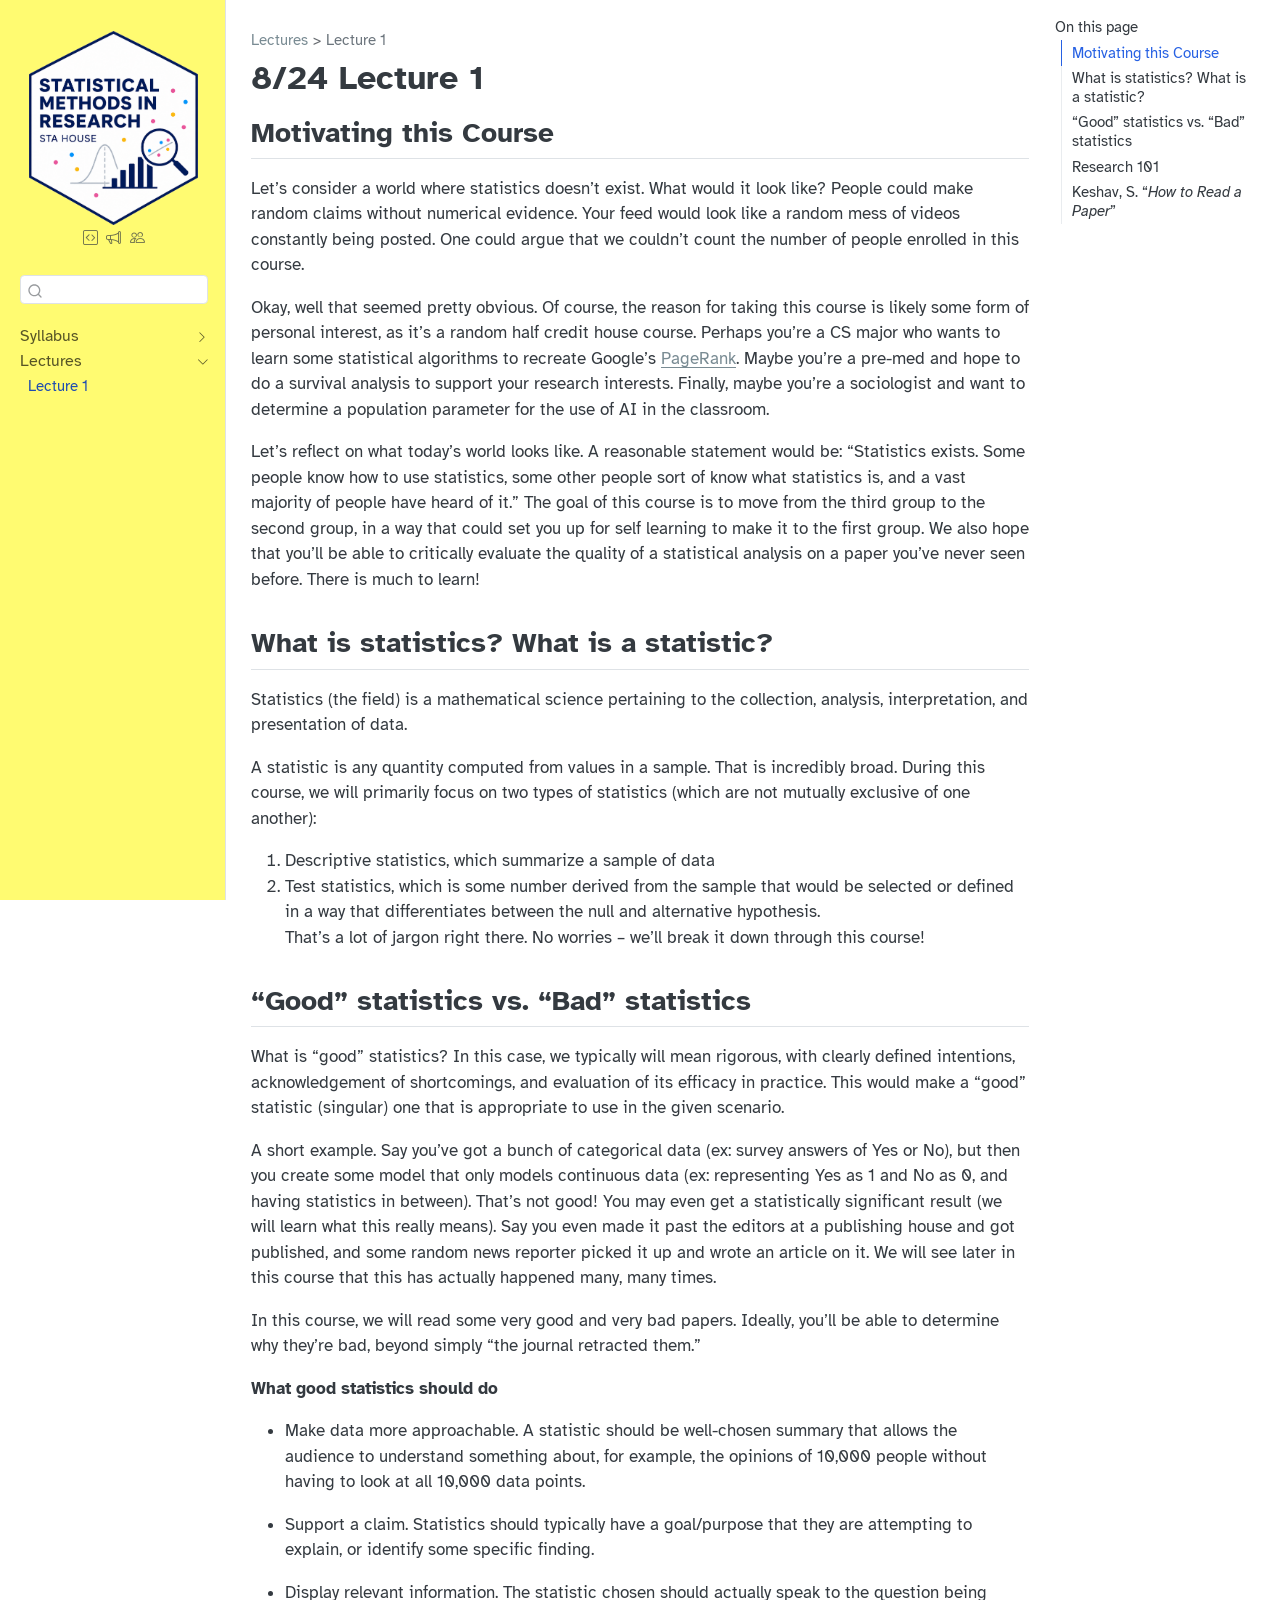
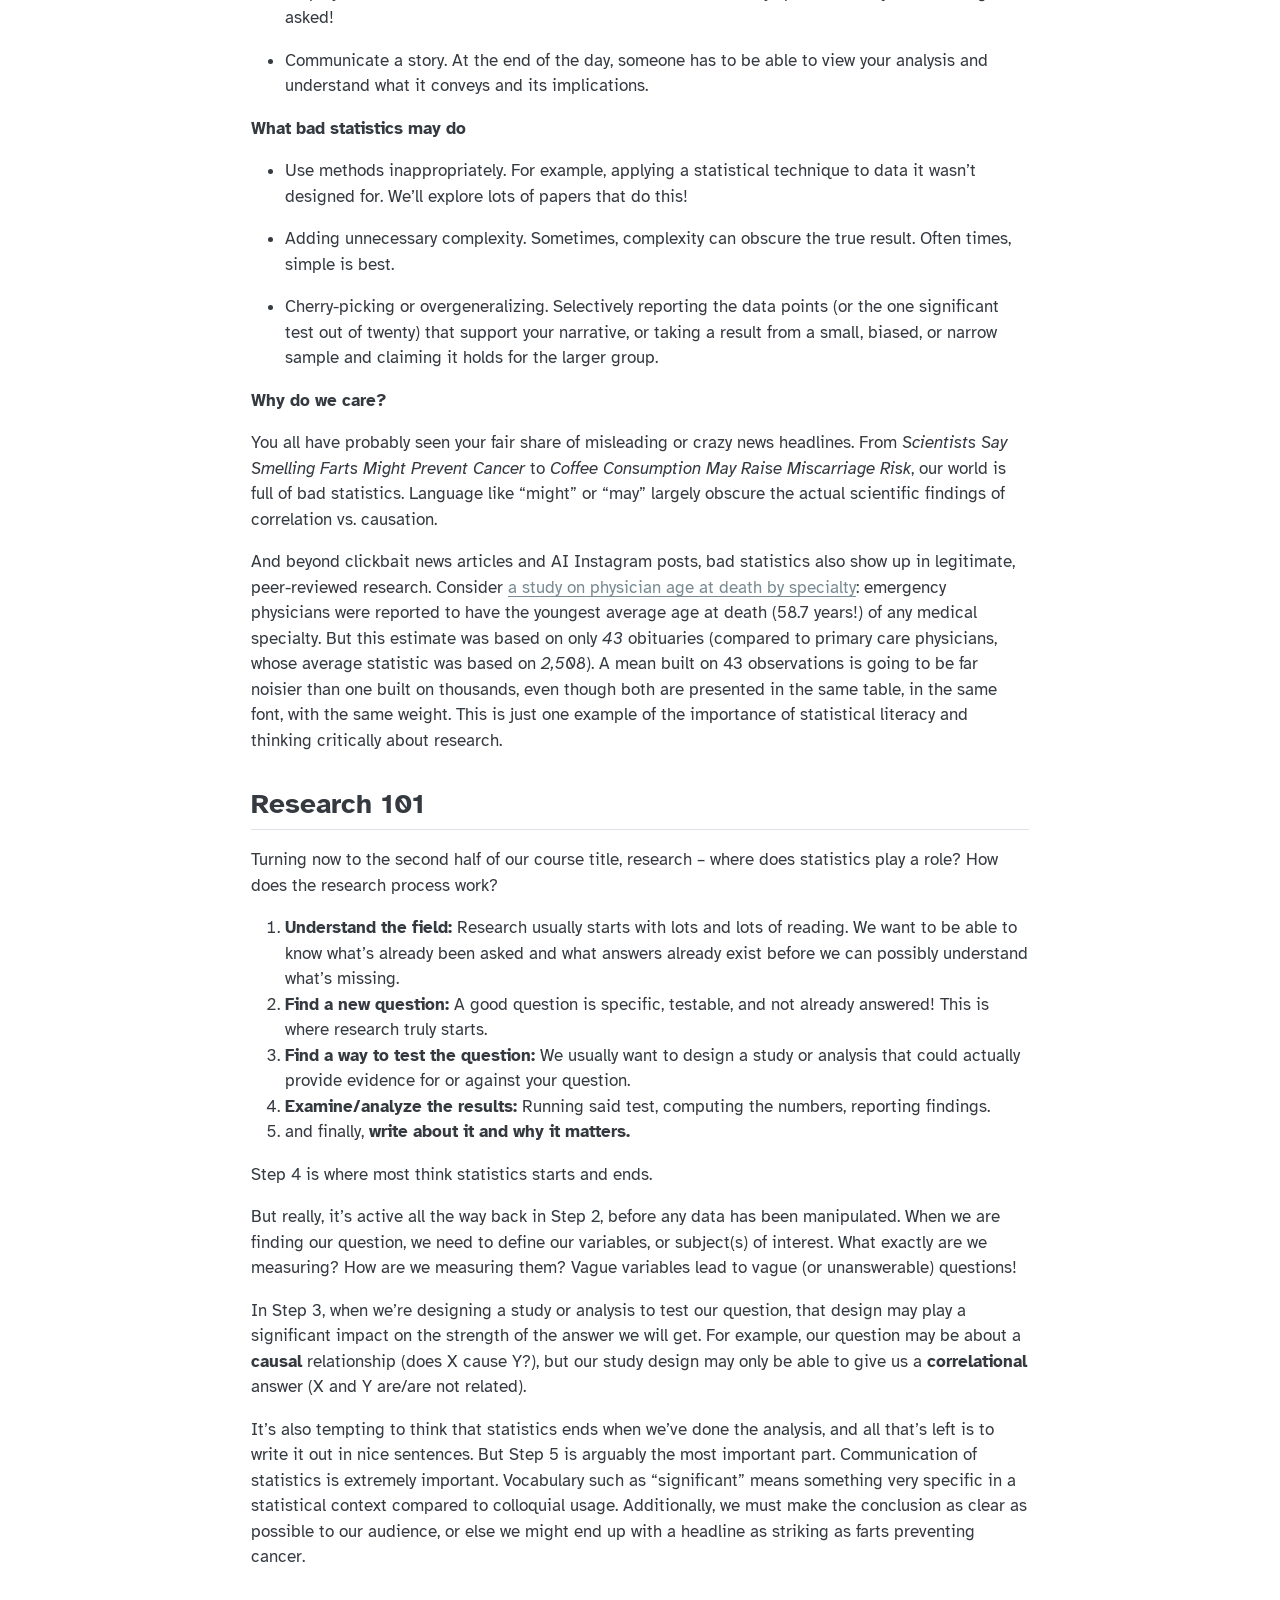
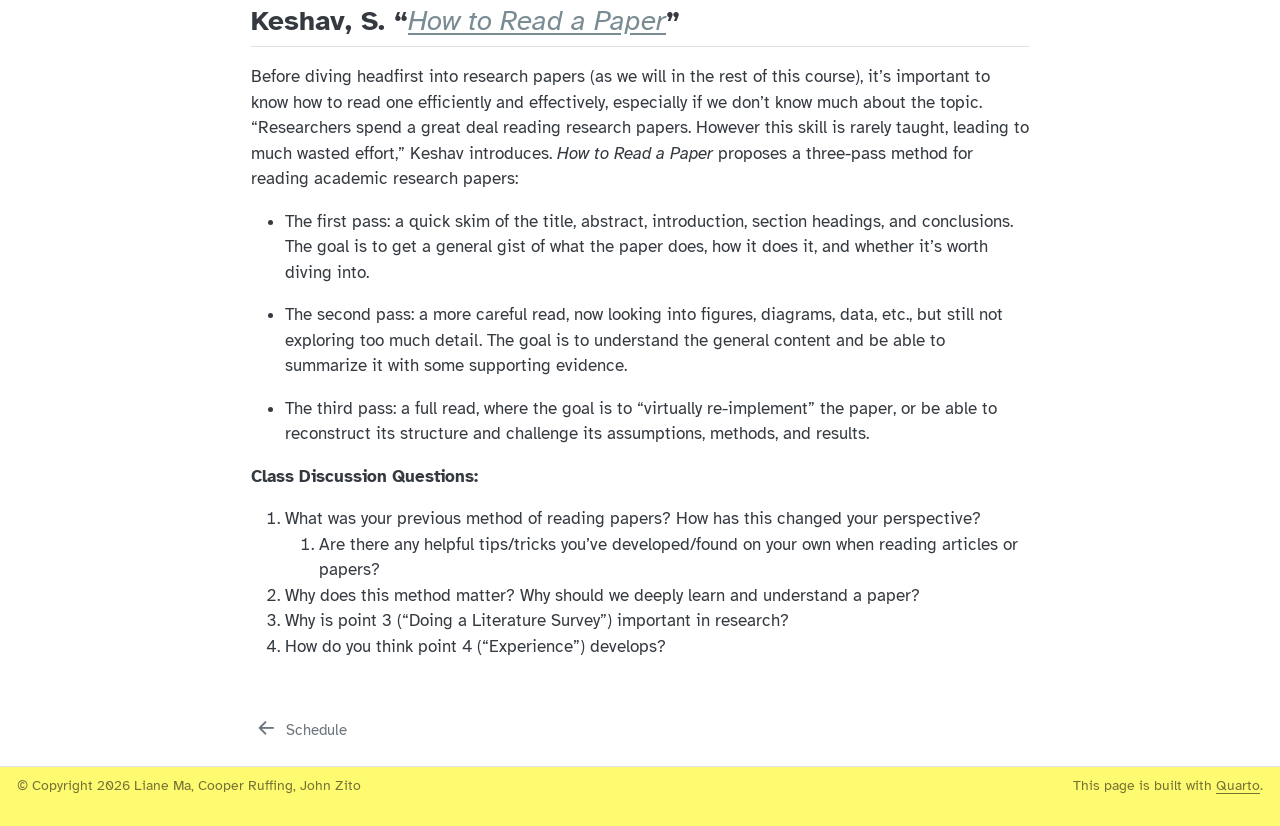
==== commit 8ef04aee: "Built site for gh-pages" ====
--- a/lectures/lectures-lecture1.html
+++ b/lectures/lectures-lecture1.html
@@ -2,7 +2,7 @@
 <html xmlns="http://www.w3.org/1999/xhtml" lang="en" xml:lang="en"><head>
 
 <meta charset="utf-8">
-<meta name="generator" content="quarto-1.9.38">
+<meta name="generator" content="quarto-1.9.37">
 
 <meta name="viewport" content="width=device-width, initial-scale=1.0, user-scalable=yes">
 
@@ -32,7 +32,6 @@
 <script src="../site_libs/quarto-search/fuse.min.js"></script>
 <script src="../site_libs/quarto-search/quarto-search.js"></script>
 <meta name="quarto:offset" content="../">
-<link href="../lectures/lectures-lecture2.html" rel="next">
 <link href="../index.html" rel="prev">
 <script src="../site_libs/quarto-html/quarto.js" type="module"></script>
 <script src="../site_libs/quarto-html/tabsets/tabsets.js" type="module"></script>
@@ -40,10 +39,10 @@
 <script src="../site_libs/quarto-html/tippy.umd.min.js"></script>
 <script src="../site_libs/quarto-html/anchor.min.js"></script>
 <link href="../site_libs/quarto-html/tippy.css" rel="stylesheet">
-<link href="../site_libs/quarto-html/quarto-syntax-highlighting-33269adcf1721b81efc5ea7fcfe7f0ee.css" rel="stylesheet" id="quarto-text-highlighting-styles">
+<link href="../site_libs/quarto-html/quarto-syntax-highlighting-cad2a2f8a56dfe71ee895a68e79c9b9a.css" rel="stylesheet" id="quarto-text-highlighting-styles">
 <script src="../site_libs/bootstrap/bootstrap.min.js"></script>
 <link href="../site_libs/bootstrap/bootstrap-icons.css" rel="stylesheet">
-<link href="../site_libs/bootstrap/bootstrap-1a0c33c7c4b7c86ab1fa693019e66ccc.min.css" rel="stylesheet" append-hash="true" id="quarto-bootstrap" data-mode="light">
+<link href="../site_libs/bootstrap/bootstrap-bee3f57ef230264cb5270c97f1893b01.min.css" rel="stylesheet" append-hash="true" id="quarto-bootstrap" data-mode="light">
 <script id="quarto-search-options" type="application/json">{
   "location": "sidebar",
   "copy-button": false,
@@ -184,18 +183,6 @@
   <div class="sidebar-item-container"> 
   <a href="../lectures/lectures-lecture1.html" class="sidebar-item-text sidebar-link active">
  <span class="menu-text">Lecture 1</span></a>
-  </div>
-</li>
-          <li class="sidebar-item">
-  <div class="sidebar-item-container"> 
-  <a href="../lectures/lectures-lecture2.html" class="sidebar-item-text sidebar-link">
- <span class="menu-text">Lecture 2</span></a>
-  </div>
-</li>
-          <li class="sidebar-item">
-  <div class="sidebar-item-container"> 
-  <a href="../lectures/lectures-lecture3.html" class="sidebar-item-text sidebar-link">
- <span class="menu-text">Lecture 3</span></a>
   </div>
 </li>
       </ul>
@@ -726,16 +713,13 @@
       </a>          
   </div>
   <div class="nav-page nav-page-next">
-      <a href="../lectures/lectures-lecture2.html" class="pagination-link" aria-label="Lecture 2">
-        <span class="nav-page-text">Lecture 2</span> <i class="bi bi-arrow-right-short"></i>
-      </a>
   </div>
 </nav>
 </div> <!-- /content -->
 <footer class="footer">
   <div class="nav-footer">
     <div class="nav-footer-left">
-<p>© Copyright 2025 Liane Ma, Cooper Ruffing, John Zito</p>
+<p>© Copyright 2026 Liane Ma, Cooper Ruffing, John Zito</p>
 </div>   
     <div class="nav-footer-center">
       &nbsp;
--- a/site_libs/quarto-html/quarto-syntax-highlighting-cad2a2f8a56dfe71ee895a68e79c9b9a.css
+++ b/site_libs/quarto-html/quarto-syntax-highlighting-cad2a2f8a56dfe71ee895a68e79c9b9a.css
@@ -0,0 +1,233 @@
+/* quarto syntax highlight colors */
+:root {
+  --quarto-hl-ot-color: #d91e18;
+  --quarto-hl-at-color: #a55a00;
+  --quarto-hl-ss-color: #008000;
+  --quarto-hl-an-color: #696969;
+  --quarto-hl-fu-color: #06287e;
+  --quarto-hl-st-color: #008000;
+  --quarto-hl-cf-color: #d91e18;
+  --quarto-hl-op-color: #00769e;
+  --quarto-hl-er-color: #7928a1;
+  --quarto-hl-bn-color: #7928a1;
+  --quarto-hl-al-color: #7928a1;
+  --quarto-hl-va-color: #a55a00;
+  --quarto-hl-bu-color: inherit;
+  --quarto-hl-ex-color: inherit;
+  --quarto-hl-pp-color: #7928a1;
+  --quarto-hl-in-color: #696969;
+  --quarto-hl-vs-color: #008000;
+  --quarto-hl-wa-color: #696969;
+  --quarto-hl-do-color: #696969;
+  --quarto-hl-im-color: inherit;
+  --quarto-hl-ch-color: #008000;
+  --quarto-hl-dt-color: #7928a1;
+  --quarto-hl-fl-color: #a55a00;
+  --quarto-hl-co-color: #696969;
+  --quarto-hl-cv-color: #696969;
+  --quarto-hl-cn-color: #d91e18;
+  --quarto-hl-sc-color: #00769e;
+  --quarto-hl-dv-color: #7928a1;
+  --quarto-hl-kw-color: #d91e18;
+}
+
+/* other quarto variables */
+:root {
+  --quarto-font-monospace: SFMono-Regular, Menlo, Monaco, Consolas, "Liberation Mono", "Courier New", monospace;
+}
+
+/* syntax highlight based on Pandoc's rules */
+pre > code.sourceCode > span {
+  color: #545454;
+}
+
+code.sourceCode > span {
+  color: #545454;
+}
+
+div.sourceCode,
+div.sourceCode pre.sourceCode {
+  color: #545454;
+}
+
+/* Normal */
+code span {
+  color: #545454;
+}
+
+/* Alert */
+code span.al {
+  color: #7928a1;
+  font-style: inherit;
+}
+
+/* Annotation */
+code span.an {
+  color: #696969;
+  font-style: inherit;
+}
+
+/* Attribute */
+code span.at {
+  color: #a55a00;
+  font-style: inherit;
+}
+
+/* BaseN */
+code span.bn {
+  color: #7928a1;
+  font-style: inherit;
+}
+
+/* BuiltIn */
+code span.bu {
+  font-style: inherit;
+}
+
+/* ControlFlow */
+code span.cf {
+  color: #d91e18;
+  font-style: inherit;
+}
+
+/* Char */
+code span.ch {
+  color: #008000;
+  font-style: inherit;
+}
+
+/* Constant */
+code span.cn {
+  color: #d91e18;
+  font-style: inherit;
+}
+
+/* Comment */
+code span.co {
+  color: #696969;
+  font-style: inherit;
+}
+
+/* CommentVar */
+code span.cv {
+  color: #696969;
+  font-style: italic;
+}
+
+/* Documentation */
+code span.do {
+  color: #696969;
+  font-style: italic;
+}
+
+/* DataType */
+code span.dt {
+  color: #7928a1;
+  font-style: inherit;
+}
+
+/* DecVal */
+code span.dv {
+  color: #7928a1;
+  font-style: inherit;
+}
+
+/* Error */
+code span.er {
+  color: #7928a1;
+  font-style: inherit;
+}
+
+/* Extension */
+code span.ex {
+  font-style: inherit;
+}
+
+/* Float */
+code span.fl {
+  color: #a55a00;
+  font-style: inherit;
+}
+
+/* Function */
+code span.fu {
+  color: #06287e;
+  font-style: inherit;
+}
+
+/* Import */
+code span.im {
+  font-style: inherit;
+}
+
+/* Information */
+code span.in {
+  color: #696969;
+  font-style: inherit;
+}
+
+/* Keyword */
+code span.kw {
+  color: #d91e18;
+  font-style: inherit;
+}
+
+/* Operator */
+code span.op {
+  color: #00769e;
+  font-style: inherit;
+}
+
+/* Other */
+code span.ot {
+  color: #d91e18;
+  font-style: inherit;
+}
+
+/* Preprocessor */
+code span.pp {
+  color: #7928a1;
+  font-style: inherit;
+}
+
+/* SpecialChar */
+code span.sc {
+  color: #00769e;
+  font-style: inherit;
+}
+
+/* SpecialString */
+code span.ss {
+  color: #008000;
+  font-style: inherit;
+}
+
+/* String */
+code span.st {
+  color: #008000;
+  font-style: inherit;
+}
+
+/* Variable */
+code span.va {
+  color: #a55a00;
+  font-style: inherit;
+}
+
+/* VerbatimString */
+code span.vs {
+  color: #008000;
+  font-style: inherit;
+}
+
+/* Warning */
+code span.wa {
+  color: #696969;
+  font-style: italic;
+}
+
+.prevent-inlining {
+  content: "</";
+}
+
+/*# sourceMappingURL=5926083d5e9dd90c2eb8d06145e1d972.css.map */
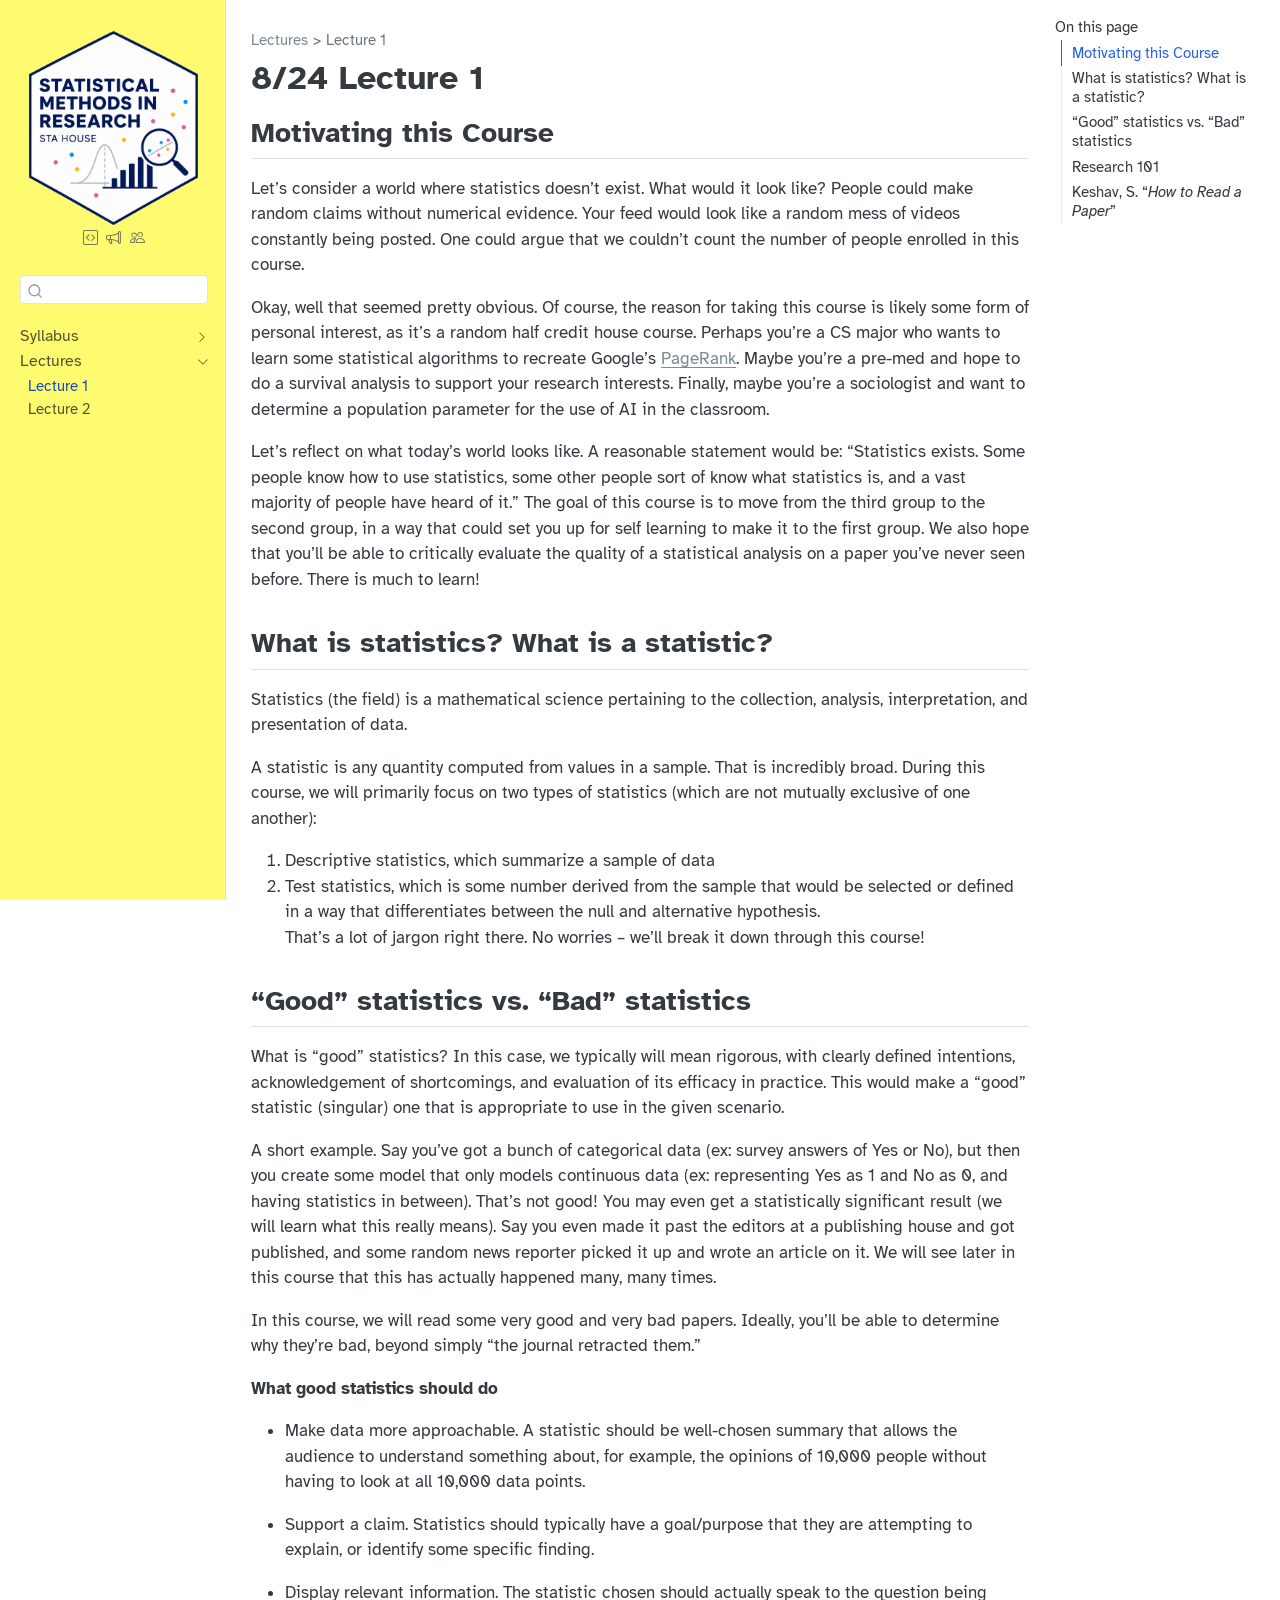
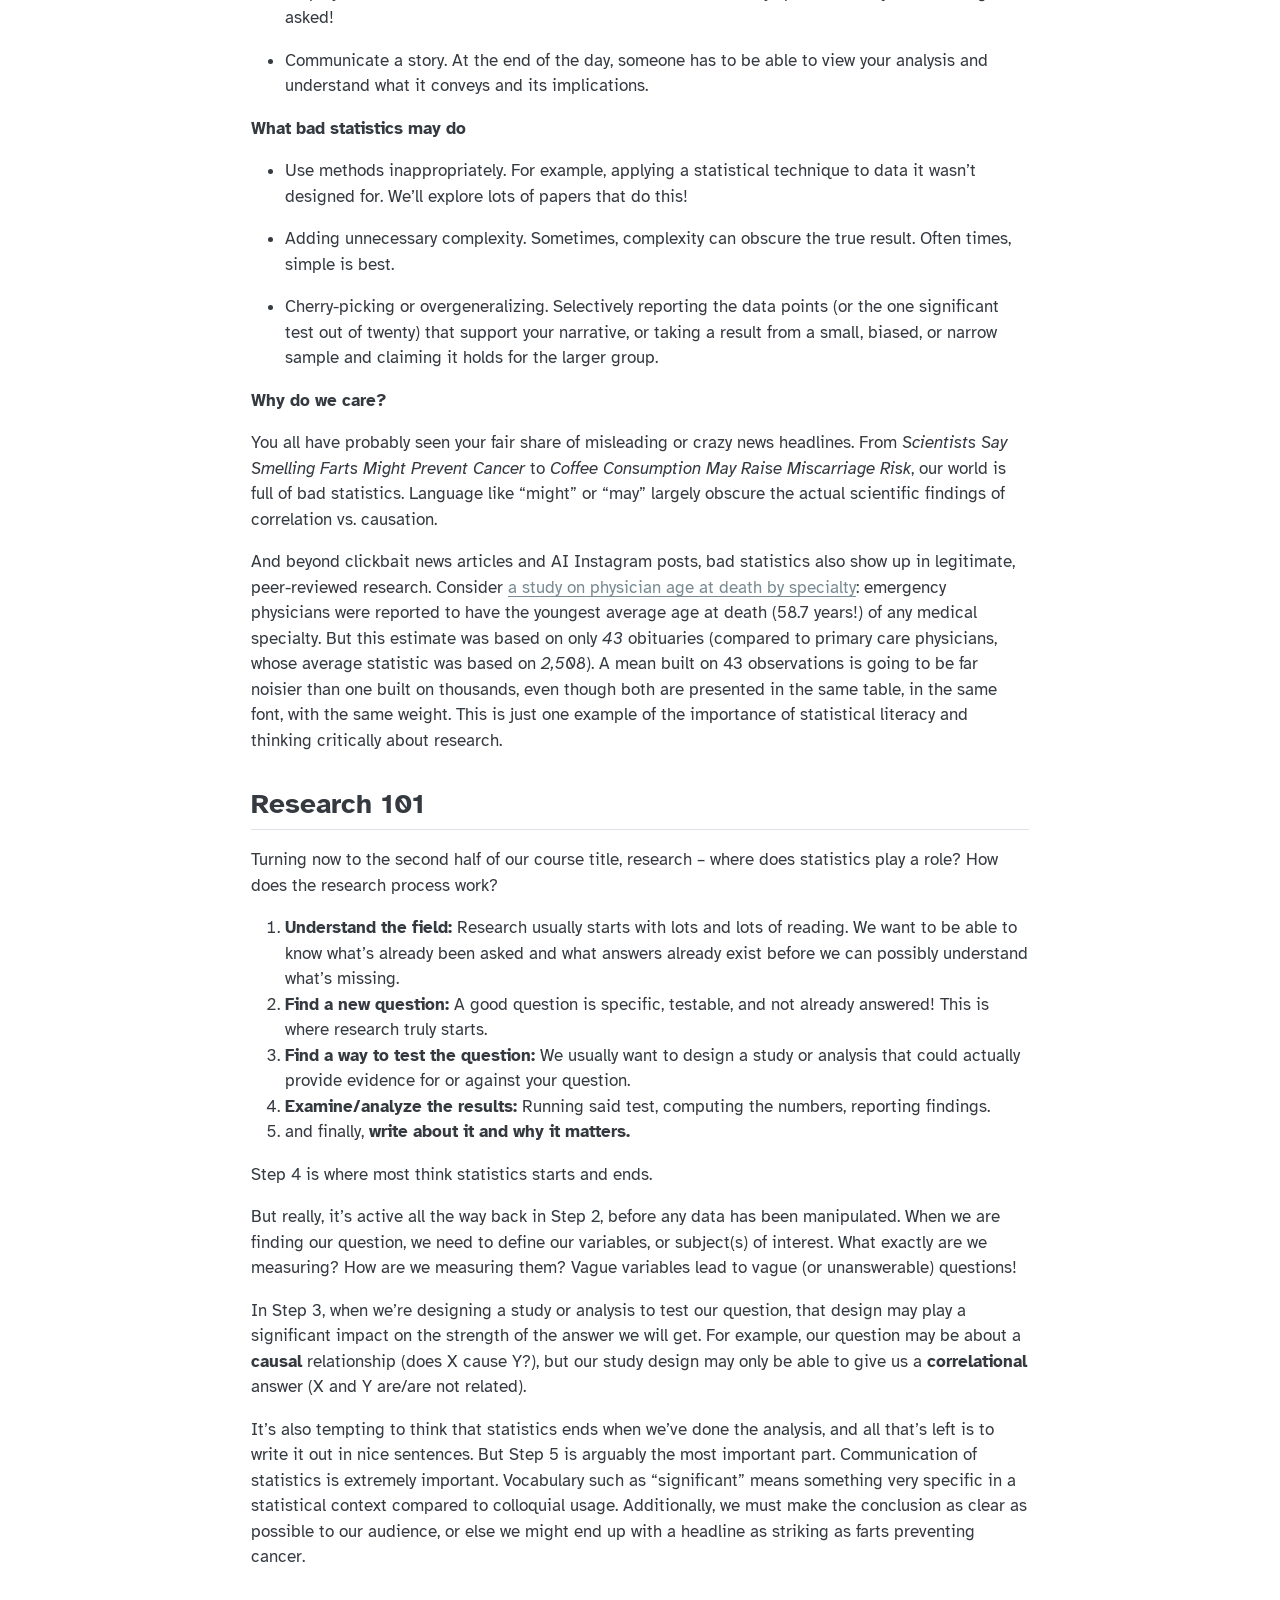
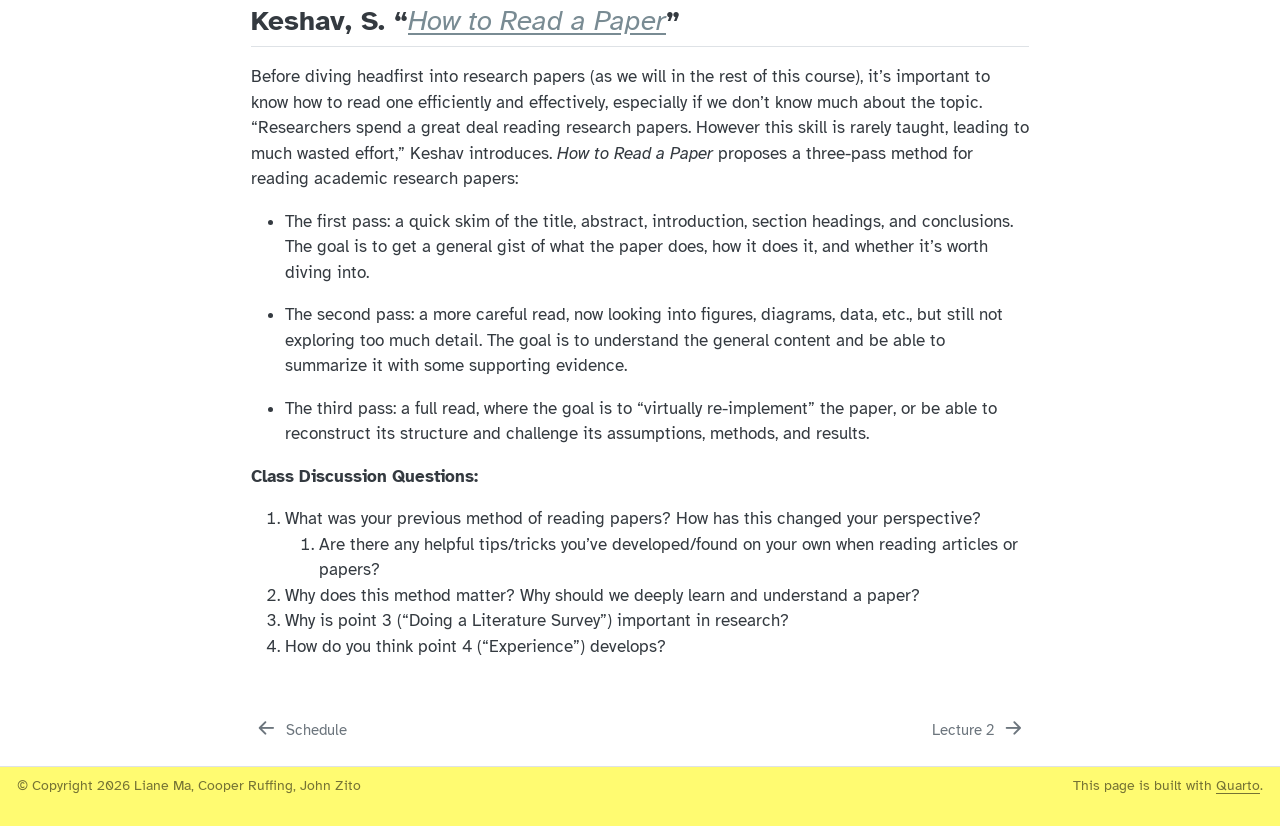
==== commit b3cfcfcd: "Built site for gh-pages" ====
--- a/lectures/lectures-lecture1.html
+++ b/lectures/lectures-lecture1.html
@@ -32,6 +32,7 @@
 <script src="../site_libs/quarto-search/fuse.min.js"></script>
 <script src="../site_libs/quarto-search/quarto-search.js"></script>
 <meta name="quarto:offset" content="../">
+<link href="../lectures/lectures-lecture2.html" rel="next">
 <link href="../index.html" rel="prev">
 <script src="../site_libs/quarto-html/quarto.js" type="module"></script>
 <script src="../site_libs/quarto-html/tabsets/tabsets.js" type="module"></script>
@@ -183,6 +184,12 @@
   <div class="sidebar-item-container"> 
   <a href="../lectures/lectures-lecture1.html" class="sidebar-item-text sidebar-link active">
  <span class="menu-text">Lecture 1</span></a>
+  </div>
+</li>
+          <li class="sidebar-item">
+  <div class="sidebar-item-container"> 
+  <a href="../lectures/lectures-lecture2.html" class="sidebar-item-text sidebar-link">
+ <span class="menu-text">Lecture 2</span></a>
   </div>
 </li>
       </ul>
@@ -713,6 +720,9 @@
       </a>          
   </div>
   <div class="nav-page nav-page-next">
+      <a href="../lectures/lectures-lecture2.html" class="pagination-link" aria-label="Lecture 2">
+        <span class="nav-page-text">Lecture 2</span> <i class="bi bi-arrow-right-short"></i>
+      </a>
   </div>
 </nav>
 </div> <!-- /content -->
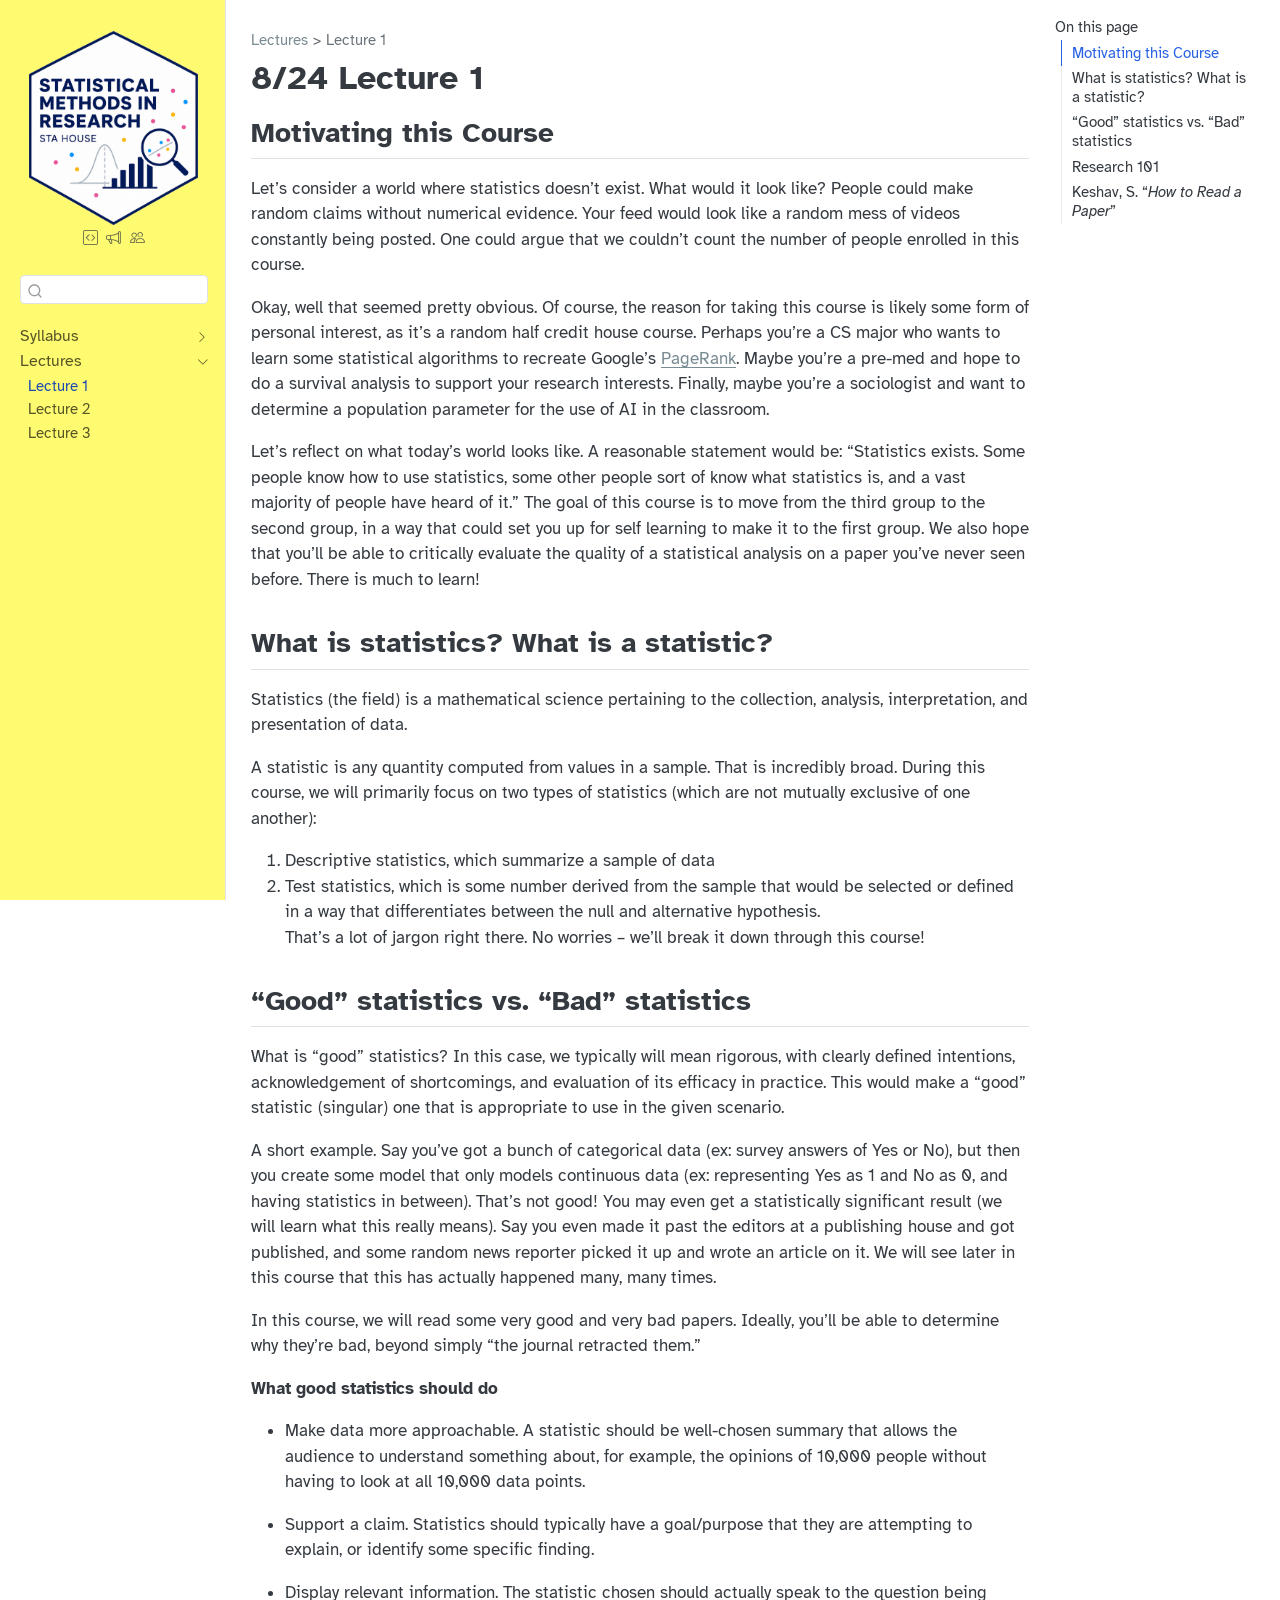
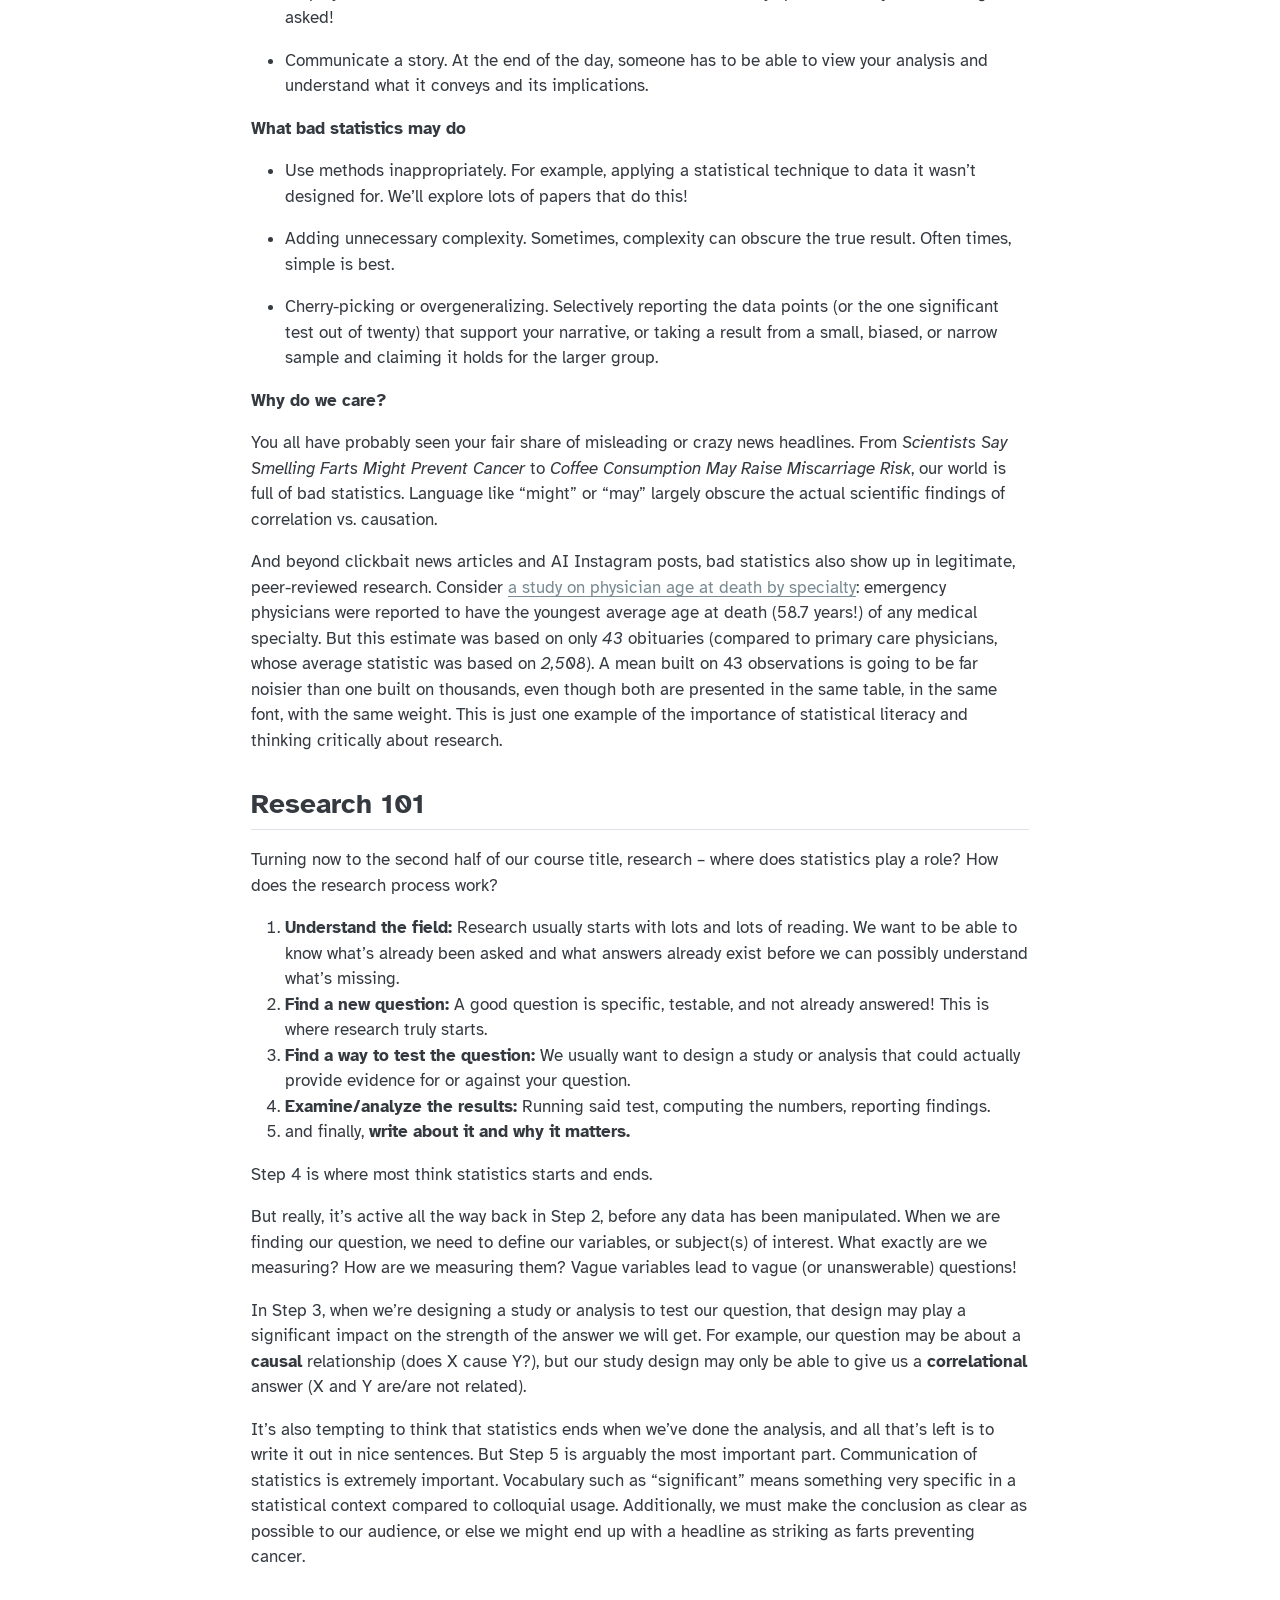
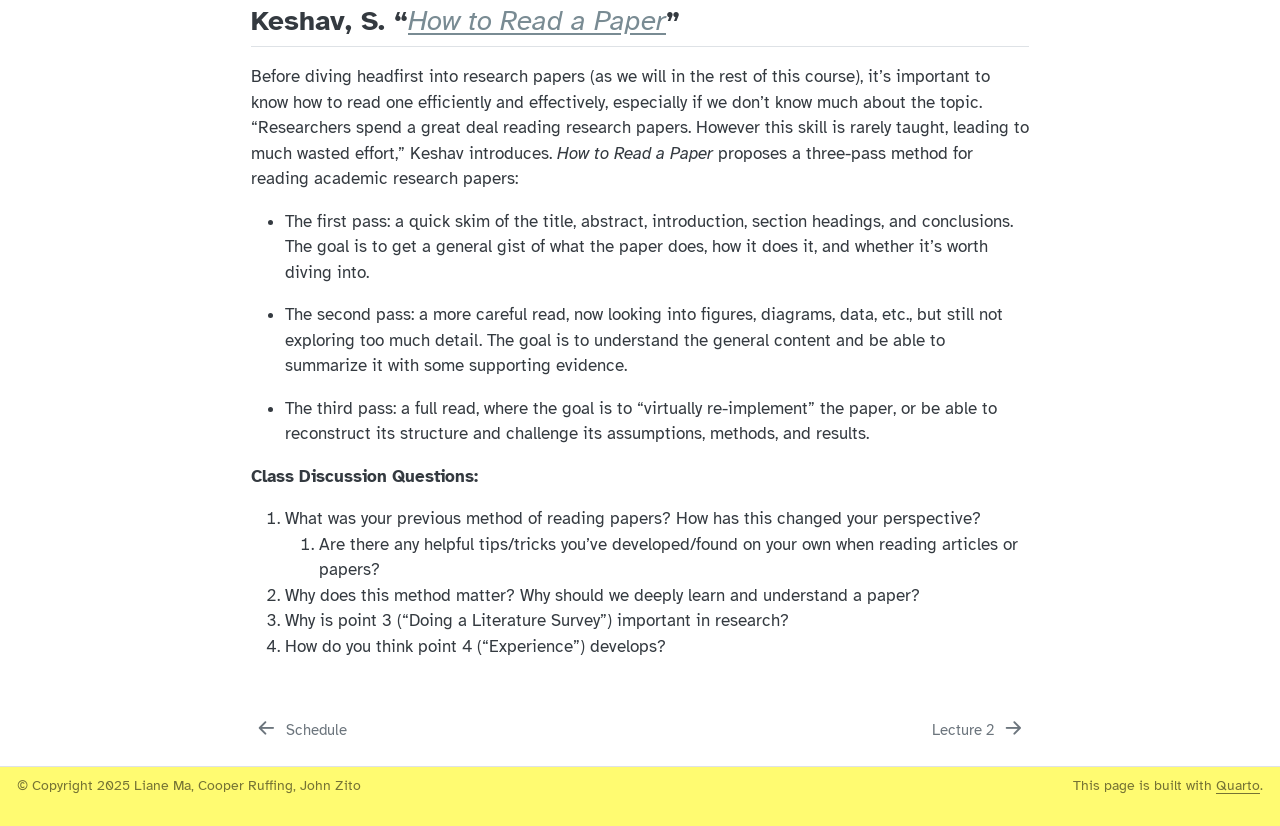
==== commit 523f9057: "Built site for gh-pages" ====
--- a/lectures/lectures-lecture1.html
+++ b/lectures/lectures-lecture1.html
@@ -2,7 +2,7 @@
 <html xmlns="http://www.w3.org/1999/xhtml" lang="en" xml:lang="en"><head>
 
 <meta charset="utf-8">
-<meta name="generator" content="quarto-1.9.37">
+<meta name="generator" content="quarto-1.9.38">
 
 <meta name="viewport" content="width=device-width, initial-scale=1.0, user-scalable=yes">
 
@@ -40,10 +40,10 @@
 <script src="../site_libs/quarto-html/tippy.umd.min.js"></script>
 <script src="../site_libs/quarto-html/anchor.min.js"></script>
 <link href="../site_libs/quarto-html/tippy.css" rel="stylesheet">
-<link href="../site_libs/quarto-html/quarto-syntax-highlighting-cad2a2f8a56dfe71ee895a68e79c9b9a.css" rel="stylesheet" id="quarto-text-highlighting-styles">
+<link href="../site_libs/quarto-html/quarto-syntax-highlighting-33269adcf1721b81efc5ea7fcfe7f0ee.css" rel="stylesheet" id="quarto-text-highlighting-styles">
 <script src="../site_libs/bootstrap/bootstrap.min.js"></script>
 <link href="../site_libs/bootstrap/bootstrap-icons.css" rel="stylesheet">
-<link href="../site_libs/bootstrap/bootstrap-bee3f57ef230264cb5270c97f1893b01.min.css" rel="stylesheet" append-hash="true" id="quarto-bootstrap" data-mode="light">
+<link href="../site_libs/bootstrap/bootstrap-1a0c33c7c4b7c86ab1fa693019e66ccc.min.css" rel="stylesheet" append-hash="true" id="quarto-bootstrap" data-mode="light">
 <script id="quarto-search-options" type="application/json">{
   "location": "sidebar",
   "copy-button": false,
@@ -190,6 +190,12 @@
   <div class="sidebar-item-container"> 
   <a href="../lectures/lectures-lecture2.html" class="sidebar-item-text sidebar-link">
  <span class="menu-text">Lecture 2</span></a>
+  </div>
+</li>
+          <li class="sidebar-item">
+  <div class="sidebar-item-container"> 
+  <a href="../lectures/lectures-lecture3.html" class="sidebar-item-text sidebar-link">
+ <span class="menu-text">Lecture 3</span></a>
   </div>
 </li>
       </ul>
@@ -729,7 +735,7 @@
 <footer class="footer">
   <div class="nav-footer">
     <div class="nav-footer-left">
-<p>© Copyright 2026 Liane Ma, Cooper Ruffing, John Zito</p>
+<p>© Copyright 2025 Liane Ma, Cooper Ruffing, John Zito</p>
 </div>   
     <div class="nav-footer-center">
       &nbsp;
--- a/site_libs/quarto-html/quarto-syntax-highlighting-33269adcf1721b81efc5ea7fcfe7f0ee.css
+++ b/site_libs/quarto-html/quarto-syntax-highlighting-33269adcf1721b81efc5ea7fcfe7f0ee.css
@@ -0,0 +1,233 @@
+/* quarto syntax highlight colors */
+:root {
+  --quarto-hl-ot-color: #d91e18;
+  --quarto-hl-at-color: #a55a00;
+  --quarto-hl-ss-color: #008000;
+  --quarto-hl-an-color: #696969;
+  --quarto-hl-fu-color: #06287e;
+  --quarto-hl-st-color: #008000;
+  --quarto-hl-cf-color: #d91e18;
+  --quarto-hl-op-color: #00769e;
+  --quarto-hl-er-color: #7928a1;
+  --quarto-hl-bn-color: #7928a1;
+  --quarto-hl-al-color: #7928a1;
+  --quarto-hl-va-color: #a55a00;
+  --quarto-hl-bu-color: inherit;
+  --quarto-hl-ex-color: inherit;
+  --quarto-hl-pp-color: #7928a1;
+  --quarto-hl-in-color: #696969;
+  --quarto-hl-vs-color: #008000;
+  --quarto-hl-wa-color: #696969;
+  --quarto-hl-do-color: #696969;
+  --quarto-hl-im-color: inherit;
+  --quarto-hl-ch-color: #008000;
+  --quarto-hl-dt-color: #7928a1;
+  --quarto-hl-fl-color: #a55a00;
+  --quarto-hl-co-color: #696969;
+  --quarto-hl-cv-color: #696969;
+  --quarto-hl-cn-color: #d91e18;
+  --quarto-hl-sc-color: #00769e;
+  --quarto-hl-dv-color: #7928a1;
+  --quarto-hl-kw-color: #d91e18;
+}
+
+/* other quarto variables */
+:root {
+  --quarto-font-monospace: SFMono-Regular, Menlo, Monaco, Consolas, "Liberation Mono", "Courier New", monospace;
+}
+
+/* syntax highlight based on Pandoc's rules */
+pre > code.sourceCode > span {
+  color: #545454;
+}
+
+code.sourceCode > span {
+  color: #545454;
+}
+
+div.sourceCode,
+div.sourceCode pre.sourceCode {
+  color: #545454;
+}
+
+/* Normal */
+code span {
+  color: #545454;
+}
+
+/* Alert */
+code span.al {
+  color: #7928a1;
+  font-style: inherit;
+}
+
+/* Annotation */
+code span.an {
+  color: #696969;
+  font-style: inherit;
+}
+
+/* Attribute */
+code span.at {
+  color: #a55a00;
+  font-style: inherit;
+}
+
+/* BaseN */
+code span.bn {
+  color: #7928a1;
+  font-style: inherit;
+}
+
+/* BuiltIn */
+code span.bu {
+  font-style: inherit;
+}
+
+/* ControlFlow */
+code span.cf {
+  color: #d91e18;
+  font-style: inherit;
+}
+
+/* Char */
+code span.ch {
+  color: #008000;
+  font-style: inherit;
+}
+
+/* Constant */
+code span.cn {
+  color: #d91e18;
+  font-style: inherit;
+}
+
+/* Comment */
+code span.co {
+  color: #696969;
+  font-style: inherit;
+}
+
+/* CommentVar */
+code span.cv {
+  color: #696969;
+  font-style: italic;
+}
+
+/* Documentation */
+code span.do {
+  color: #696969;
+  font-style: italic;
+}
+
+/* DataType */
+code span.dt {
+  color: #7928a1;
+  font-style: inherit;
+}
+
+/* DecVal */
+code span.dv {
+  color: #7928a1;
+  font-style: inherit;
+}
+
+/* Error */
+code span.er {
+  color: #7928a1;
+  font-style: inherit;
+}
+
+/* Extension */
+code span.ex {
+  font-style: inherit;
+}
+
+/* Float */
+code span.fl {
+  color: #a55a00;
+  font-style: inherit;
+}
+
+/* Function */
+code span.fu {
+  color: #06287e;
+  font-style: inherit;
+}
+
+/* Import */
+code span.im {
+  font-style: inherit;
+}
+
+/* Information */
+code span.in {
+  color: #696969;
+  font-style: inherit;
+}
+
+/* Keyword */
+code span.kw {
+  color: #d91e18;
+  font-style: inherit;
+}
+
+/* Operator */
+code span.op {
+  color: #00769e;
+  font-style: inherit;
+}
+
+/* Other */
+code span.ot {
+  color: #d91e18;
+  font-style: inherit;
+}
+
+/* Preprocessor */
+code span.pp {
+  color: #7928a1;
+  font-style: inherit;
+}
+
+/* SpecialChar */
+code span.sc {
+  color: #00769e;
+  font-style: inherit;
+}
+
+/* SpecialString */
+code span.ss {
+  color: #008000;
+  font-style: inherit;
+}
+
+/* String */
+code span.st {
+  color: #008000;
+  font-style: inherit;
+}
+
+/* Variable */
+code span.va {
+  color: #a55a00;
+  font-style: inherit;
+}
+
+/* VerbatimString */
+code span.vs {
+  color: #008000;
+  font-style: inherit;
+}
+
+/* Warning */
+code span.wa {
+  color: #696969;
+  font-style: italic;
+}
+
+.prevent-inlining {
+  content: "</";
+}
+
+/*# sourceMappingURL=8cadf718cf3f963589512c4abfa8f560.css.map */
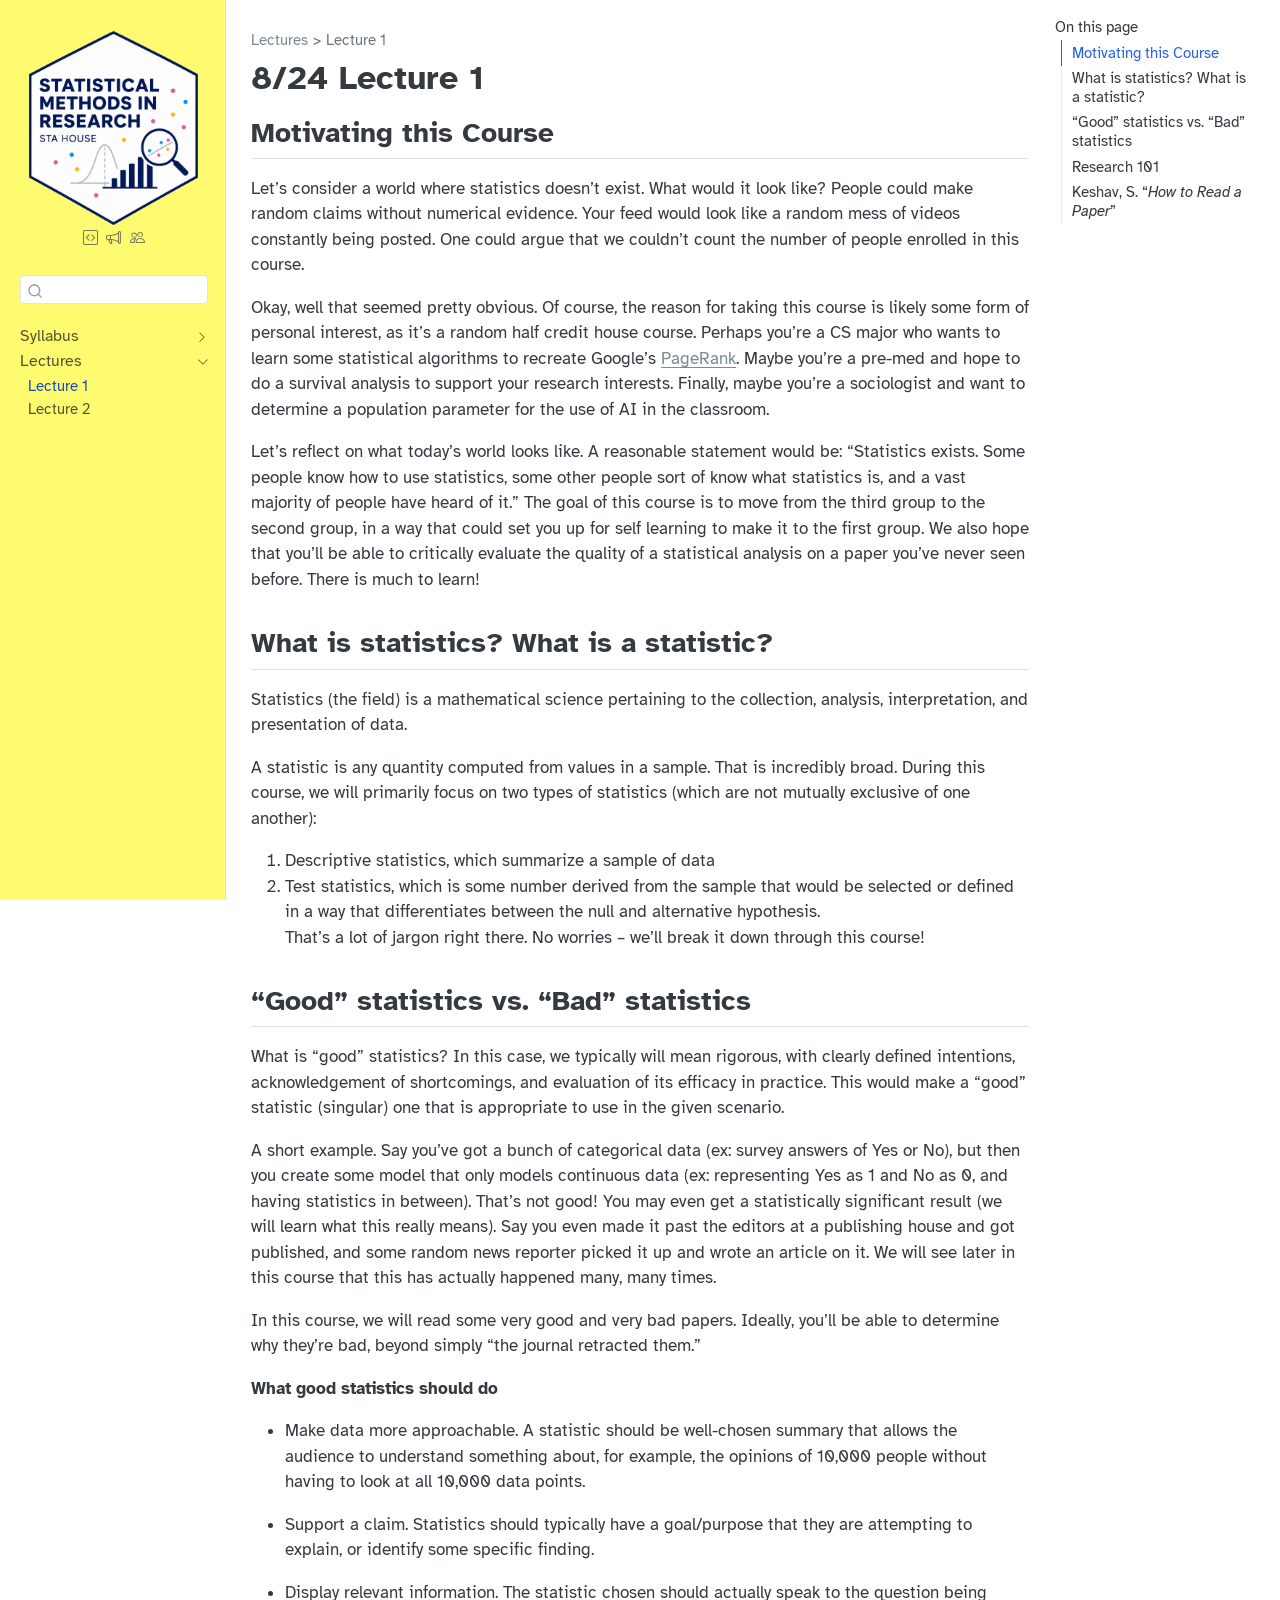
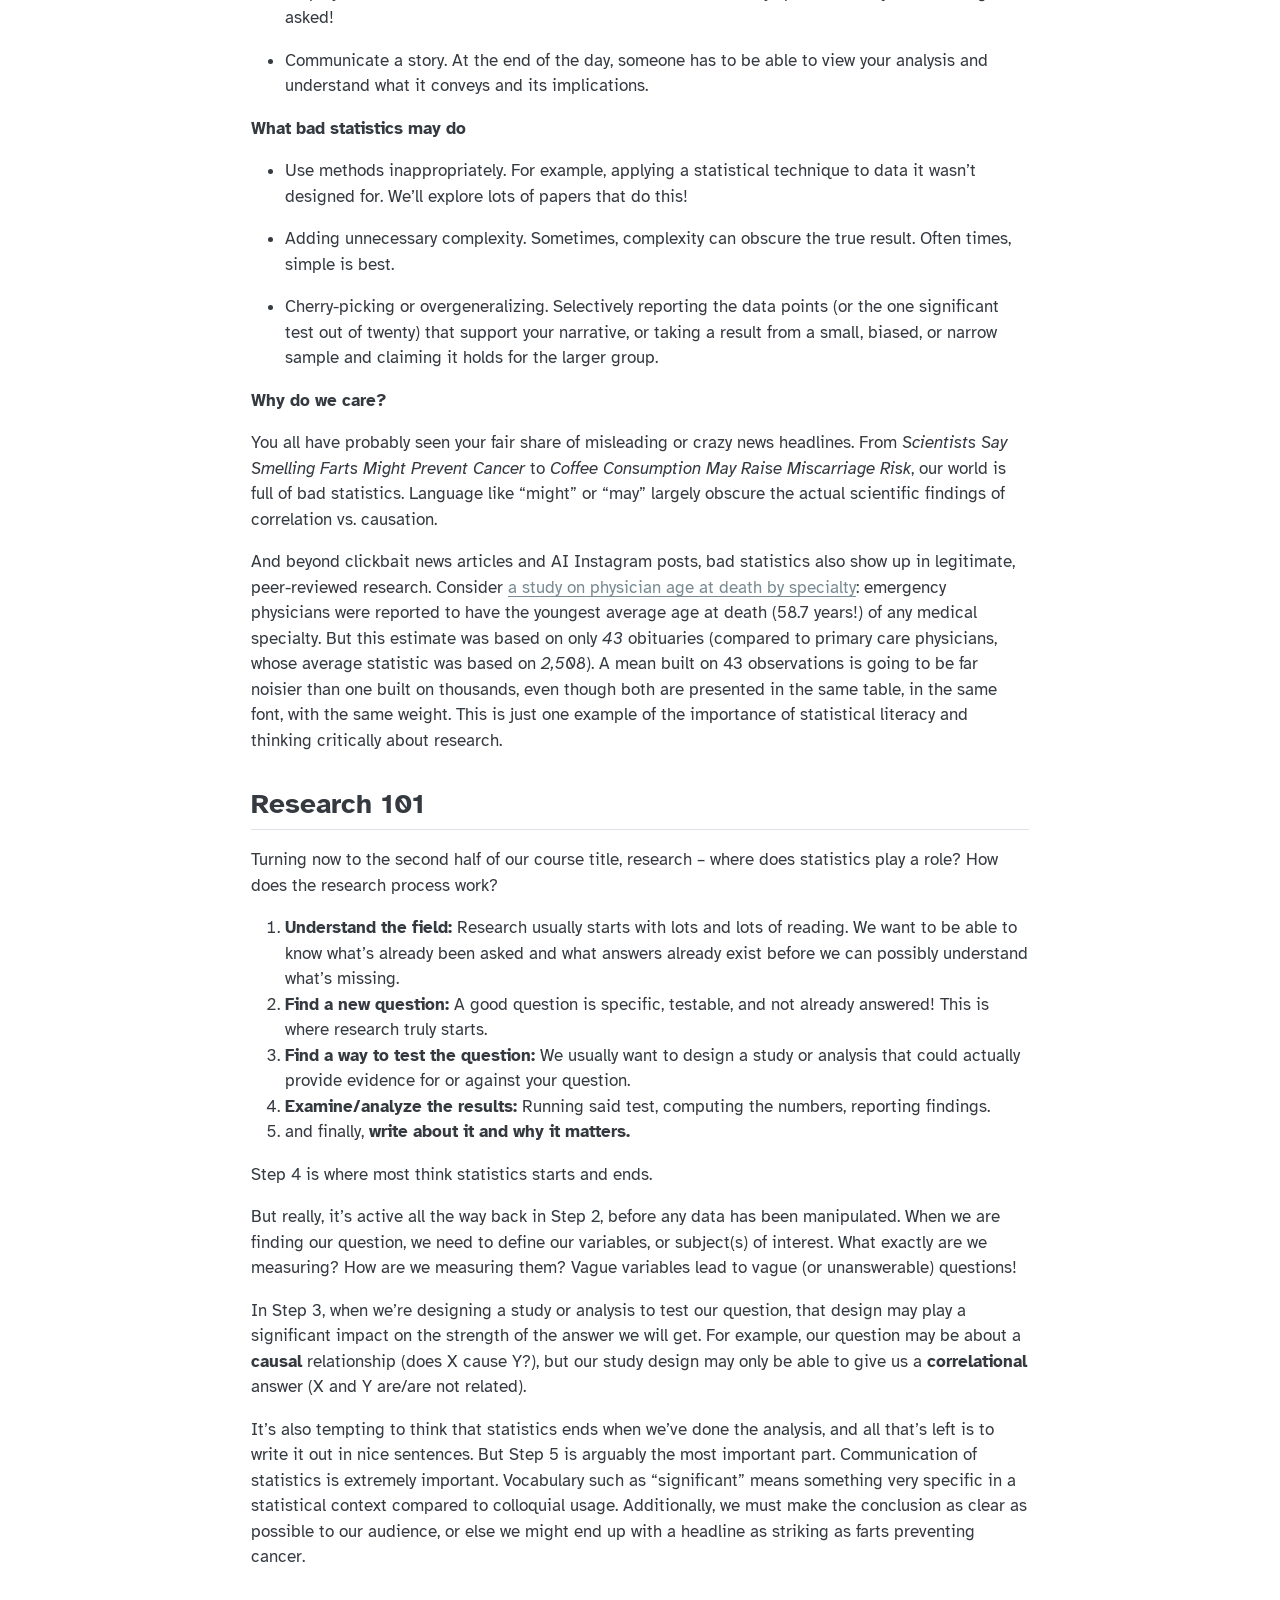
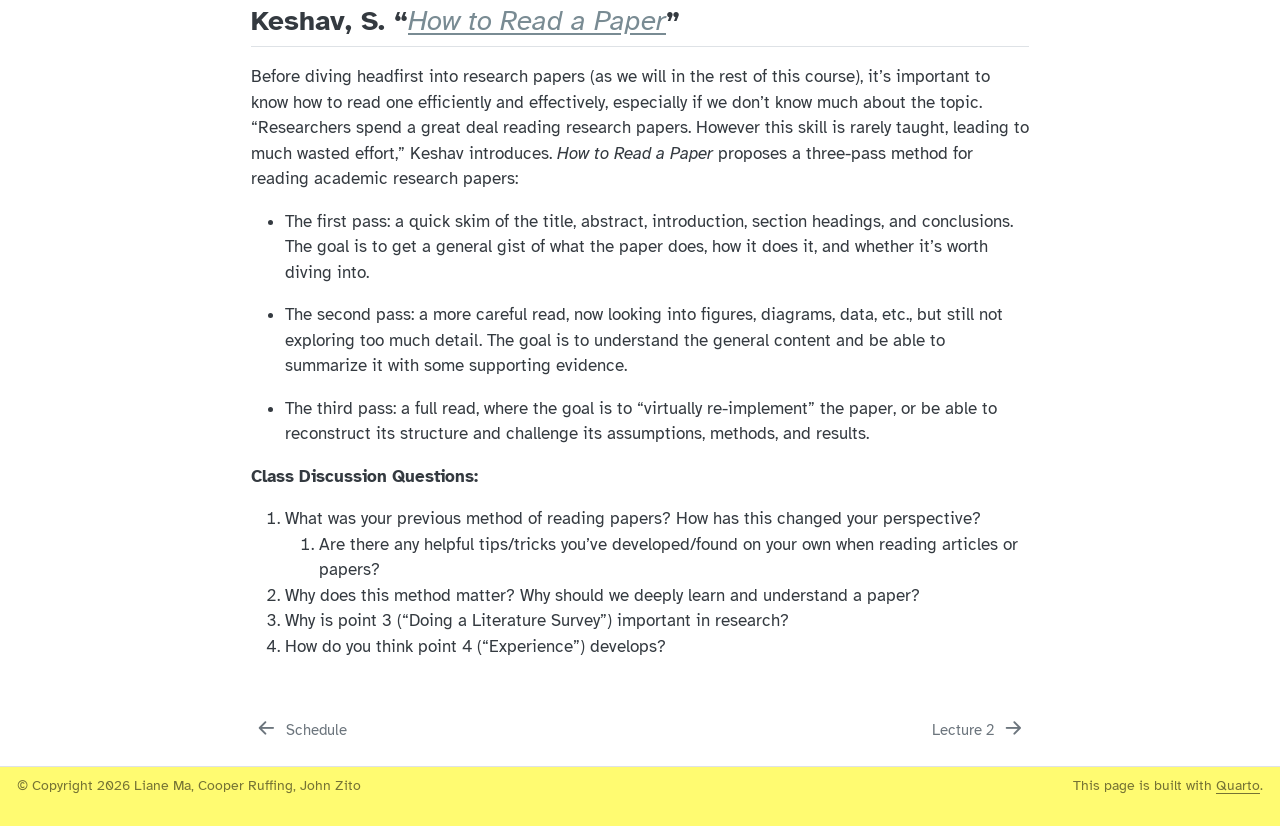
==== commit a073625b: "Built site for gh-pages" ====
--- a/lectures/lectures-lecture1.html
+++ b/lectures/lectures-lecture1.html
@@ -190,12 +190,6 @@
   <div class="sidebar-item-container"> 
   <a href="../lectures/lectures-lecture2.html" class="sidebar-item-text sidebar-link">
  <span class="menu-text">Lecture 2</span></a>
-  </div>
-</li>
-          <li class="sidebar-item">
-  <div class="sidebar-item-container"> 
-  <a href="../lectures/lectures-lecture3.html" class="sidebar-item-text sidebar-link">
- <span class="menu-text">Lecture 3</span></a>
   </div>
 </li>
       </ul>
@@ -735,7 +729,7 @@
 <footer class="footer">
   <div class="nav-footer">
     <div class="nav-footer-left">
-<p>© Copyright 2025 Liane Ma, Cooper Ruffing, John Zito</p>
+<p>© Copyright 2026 Liane Ma, Cooper Ruffing, John Zito</p>
 </div>   
     <div class="nav-footer-center">
       &nbsp;
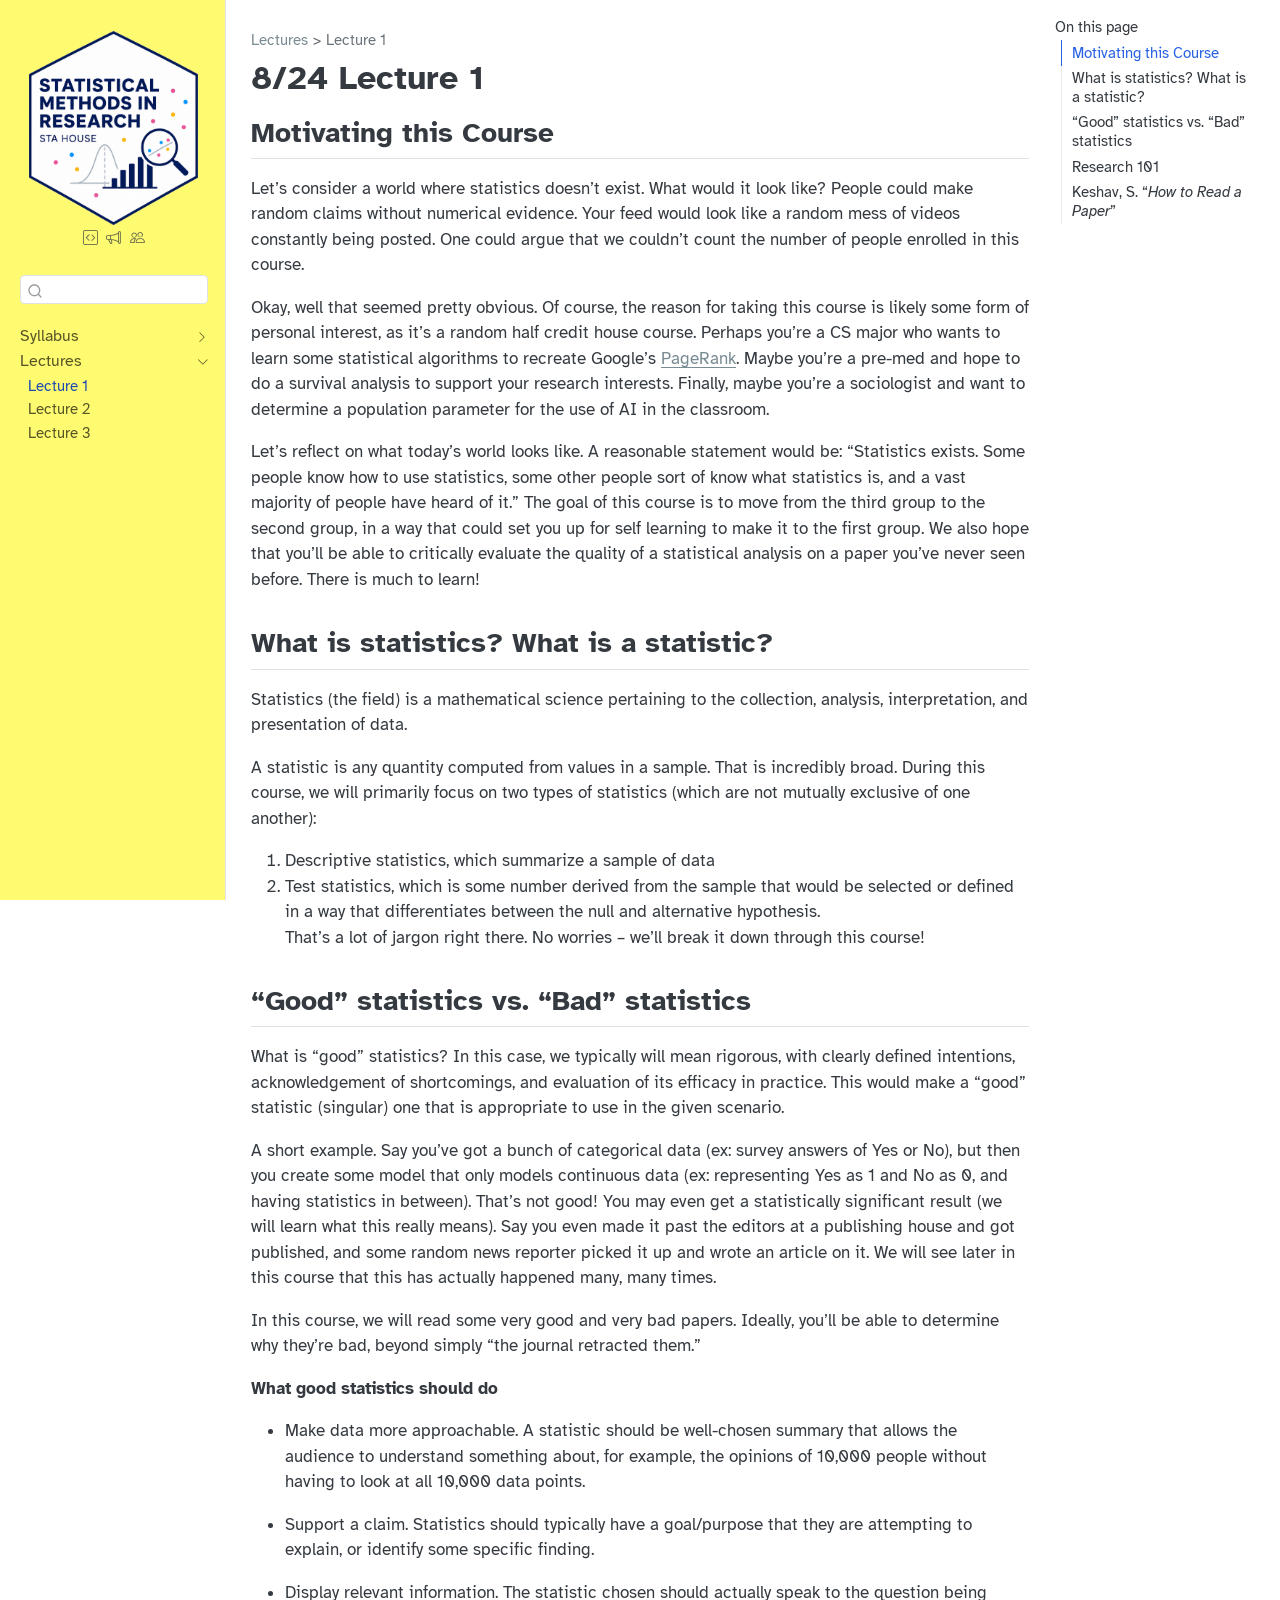
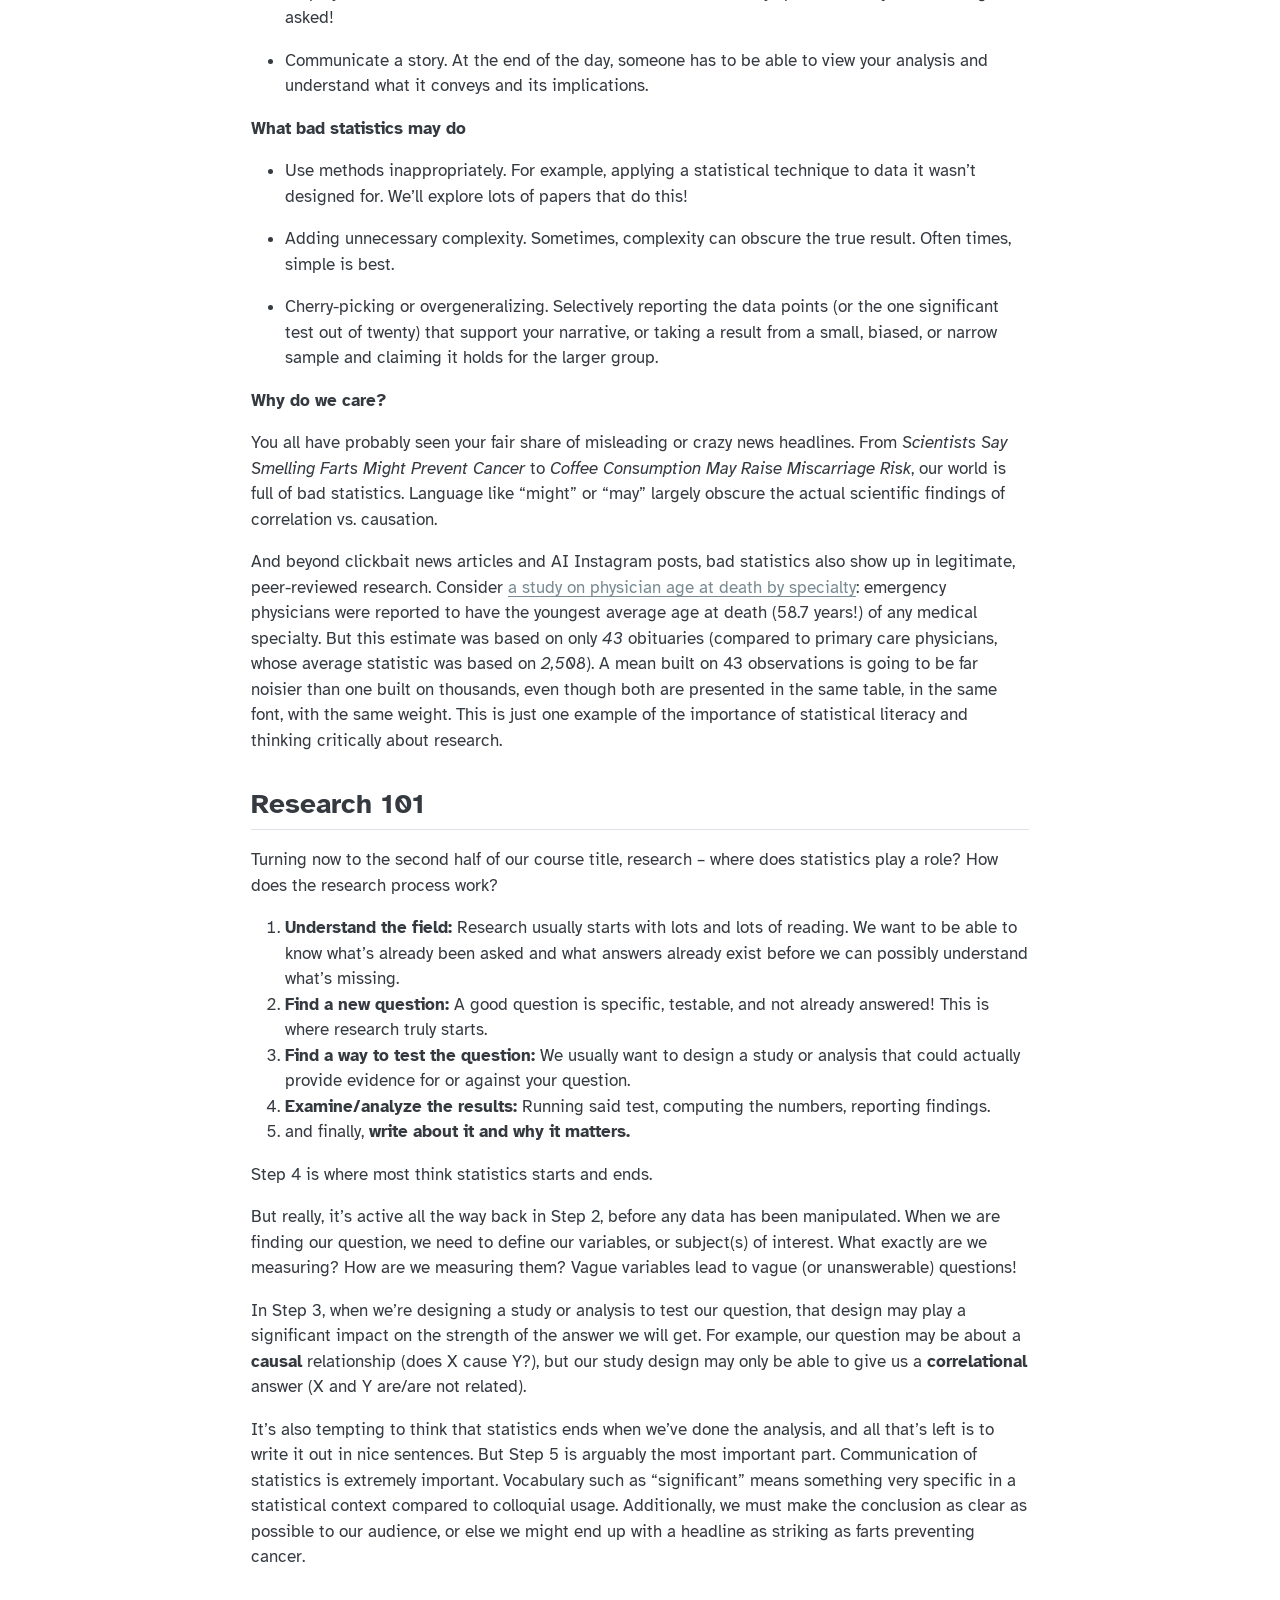
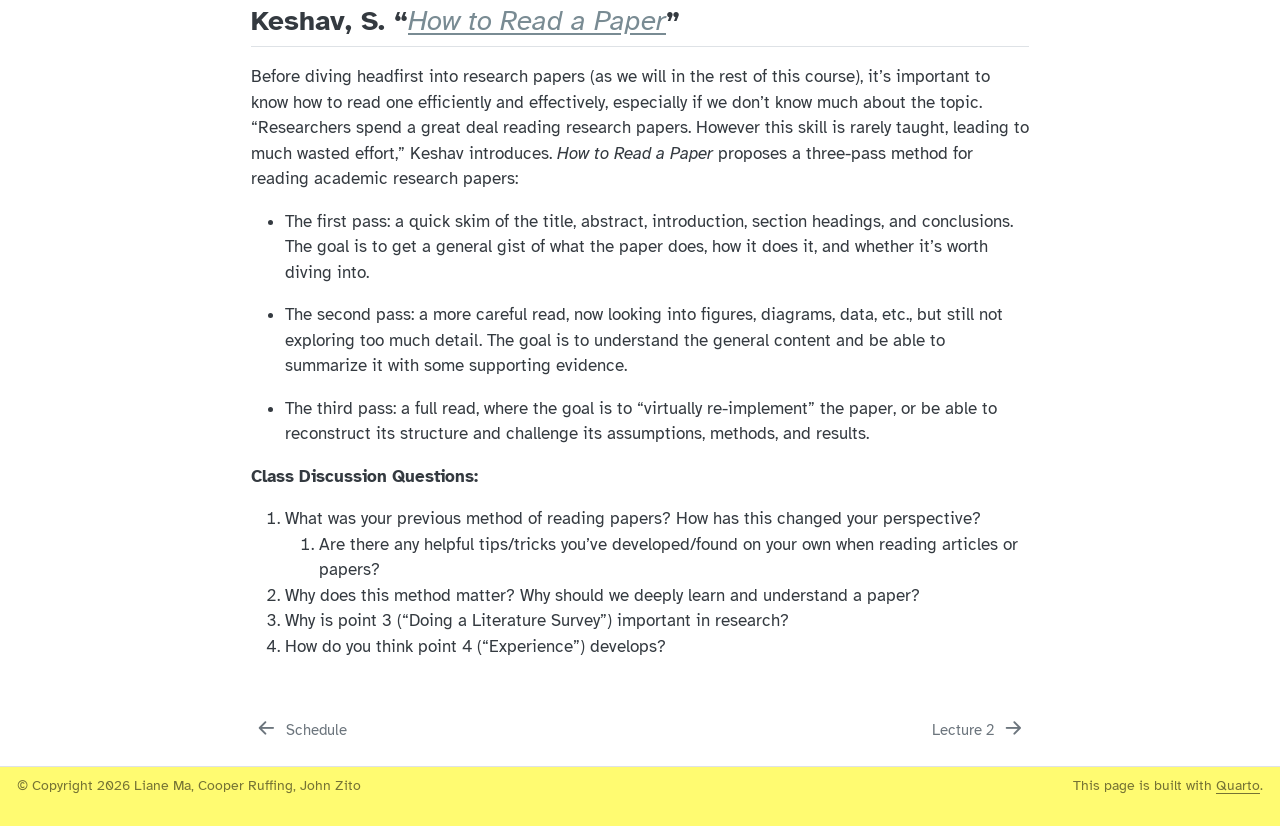
==== commit 12d1cb4d: "Built site for gh-pages" ====
--- a/lectures/lectures-lecture1.html
+++ b/lectures/lectures-lecture1.html
@@ -2,7 +2,7 @@
 <html xmlns="http://www.w3.org/1999/xhtml" lang="en" xml:lang="en"><head>
 
 <meta charset="utf-8">
-<meta name="generator" content="quarto-1.9.38">
+<meta name="generator" content="quarto-1.9.37">
 
 <meta name="viewport" content="width=device-width, initial-scale=1.0, user-scalable=yes">
 
@@ -40,10 +40,10 @@
 <script src="../site_libs/quarto-html/tippy.umd.min.js"></script>
 <script src="../site_libs/quarto-html/anchor.min.js"></script>
 <link href="../site_libs/quarto-html/tippy.css" rel="stylesheet">
-<link href="../site_libs/quarto-html/quarto-syntax-highlighting-33269adcf1721b81efc5ea7fcfe7f0ee.css" rel="stylesheet" id="quarto-text-highlighting-styles">
+<link href="../site_libs/quarto-html/quarto-syntax-highlighting-cad2a2f8a56dfe71ee895a68e79c9b9a.css" rel="stylesheet" id="quarto-text-highlighting-styles">
 <script src="../site_libs/bootstrap/bootstrap.min.js"></script>
 <link href="../site_libs/bootstrap/bootstrap-icons.css" rel="stylesheet">
-<link href="../site_libs/bootstrap/bootstrap-1a0c33c7c4b7c86ab1fa693019e66ccc.min.css" rel="stylesheet" append-hash="true" id="quarto-bootstrap" data-mode="light">
+<link href="../site_libs/bootstrap/bootstrap-bee3f57ef230264cb5270c97f1893b01.min.css" rel="stylesheet" append-hash="true" id="quarto-bootstrap" data-mode="light">
 <script id="quarto-search-options" type="application/json">{
   "location": "sidebar",
   "copy-button": false,
@@ -190,6 +190,12 @@
   <div class="sidebar-item-container"> 
   <a href="../lectures/lectures-lecture2.html" class="sidebar-item-text sidebar-link">
  <span class="menu-text">Lecture 2</span></a>
+  </div>
+</li>
+          <li class="sidebar-item">
+  <div class="sidebar-item-container"> 
+  <a href="../lectures/lectures-lecture3.html" class="sidebar-item-text sidebar-link">
+ <span class="menu-text">Lecture 3</span></a>
   </div>
 </li>
       </ul>
--- a/site_libs/quarto-html/quarto-syntax-highlighting-cad2a2f8a56dfe71ee895a68e79c9b9a.css
+++ b/site_libs/quarto-html/quarto-syntax-highlighting-cad2a2f8a56dfe71ee895a68e79c9b9a.css
@@ -0,0 +1,233 @@
+/* quarto syntax highlight colors */
+:root {
+  --quarto-hl-ot-color: #d91e18;
+  --quarto-hl-at-color: #a55a00;
+  --quarto-hl-ss-color: #008000;
+  --quarto-hl-an-color: #696969;
+  --quarto-hl-fu-color: #06287e;
+  --quarto-hl-st-color: #008000;
+  --quarto-hl-cf-color: #d91e18;
+  --quarto-hl-op-color: #00769e;
+  --quarto-hl-er-color: #7928a1;
+  --quarto-hl-bn-color: #7928a1;
+  --quarto-hl-al-color: #7928a1;
+  --quarto-hl-va-color: #a55a00;
+  --quarto-hl-bu-color: inherit;
+  --quarto-hl-ex-color: inherit;
+  --quarto-hl-pp-color: #7928a1;
+  --quarto-hl-in-color: #696969;
+  --quarto-hl-vs-color: #008000;
+  --quarto-hl-wa-color: #696969;
+  --quarto-hl-do-color: #696969;
+  --quarto-hl-im-color: inherit;
+  --quarto-hl-ch-color: #008000;
+  --quarto-hl-dt-color: #7928a1;
+  --quarto-hl-fl-color: #a55a00;
+  --quarto-hl-co-color: #696969;
+  --quarto-hl-cv-color: #696969;
+  --quarto-hl-cn-color: #d91e18;
+  --quarto-hl-sc-color: #00769e;
+  --quarto-hl-dv-color: #7928a1;
+  --quarto-hl-kw-color: #d91e18;
+}
+
+/* other quarto variables */
+:root {
+  --quarto-font-monospace: SFMono-Regular, Menlo, Monaco, Consolas, "Liberation Mono", "Courier New", monospace;
+}
+
+/* syntax highlight based on Pandoc's rules */
+pre > code.sourceCode > span {
+  color: #545454;
+}
+
+code.sourceCode > span {
+  color: #545454;
+}
+
+div.sourceCode,
+div.sourceCode pre.sourceCode {
+  color: #545454;
+}
+
+/* Normal */
+code span {
+  color: #545454;
+}
+
+/* Alert */
+code span.al {
+  color: #7928a1;
+  font-style: inherit;
+}
+
+/* Annotation */
+code span.an {
+  color: #696969;
+  font-style: inherit;
+}
+
+/* Attribute */
+code span.at {
+  color: #a55a00;
+  font-style: inherit;
+}
+
+/* BaseN */
+code span.bn {
+  color: #7928a1;
+  font-style: inherit;
+}
+
+/* BuiltIn */
+code span.bu {
+  font-style: inherit;
+}
+
+/* ControlFlow */
+code span.cf {
+  color: #d91e18;
+  font-style: inherit;
+}
+
+/* Char */
+code span.ch {
+  color: #008000;
+  font-style: inherit;
+}
+
+/* Constant */
+code span.cn {
+  color: #d91e18;
+  font-style: inherit;
+}
+
+/* Comment */
+code span.co {
+  color: #696969;
+  font-style: inherit;
+}
+
+/* CommentVar */
+code span.cv {
+  color: #696969;
+  font-style: italic;
+}
+
+/* Documentation */
+code span.do {
+  color: #696969;
+  font-style: italic;
+}
+
+/* DataType */
+code span.dt {
+  color: #7928a1;
+  font-style: inherit;
+}
+
+/* DecVal */
+code span.dv {
+  color: #7928a1;
+  font-style: inherit;
+}
+
+/* Error */
+code span.er {
+  color: #7928a1;
+  font-style: inherit;
+}
+
+/* Extension */
+code span.ex {
+  font-style: inherit;
+}
+
+/* Float */
+code span.fl {
+  color: #a55a00;
+  font-style: inherit;
+}
+
+/* Function */
+code span.fu {
+  color: #06287e;
+  font-style: inherit;
+}
+
+/* Import */
+code span.im {
+  font-style: inherit;
+}
+
+/* Information */
+code span.in {
+  color: #696969;
+  font-style: inherit;
+}
+
+/* Keyword */
+code span.kw {
+  color: #d91e18;
+  font-style: inherit;
+}
+
+/* Operator */
+code span.op {
+  color: #00769e;
+  font-style: inherit;
+}
+
+/* Other */
+code span.ot {
+  color: #d91e18;
+  font-style: inherit;
+}
+
+/* Preprocessor */
+code span.pp {
+  color: #7928a1;
+  font-style: inherit;
+}
+
+/* SpecialChar */
+code span.sc {
+  color: #00769e;
+  font-style: inherit;
+}
+
+/* SpecialString */
+code span.ss {
+  color: #008000;
+  font-style: inherit;
+}
+
+/* String */
+code span.st {
+  color: #008000;
+  font-style: inherit;
+}
+
+/* Variable */
+code span.va {
+  color: #a55a00;
+  font-style: inherit;
+}
+
+/* VerbatimString */
+code span.vs {
+  color: #008000;
+  font-style: inherit;
+}
+
+/* Warning */
+code span.wa {
+  color: #696969;
+  font-style: italic;
+}
+
+.prevent-inlining {
+  content: "</";
+}
+
+/*# sourceMappingURL=5926083d5e9dd90c2eb8d06145e1d972.css.map */
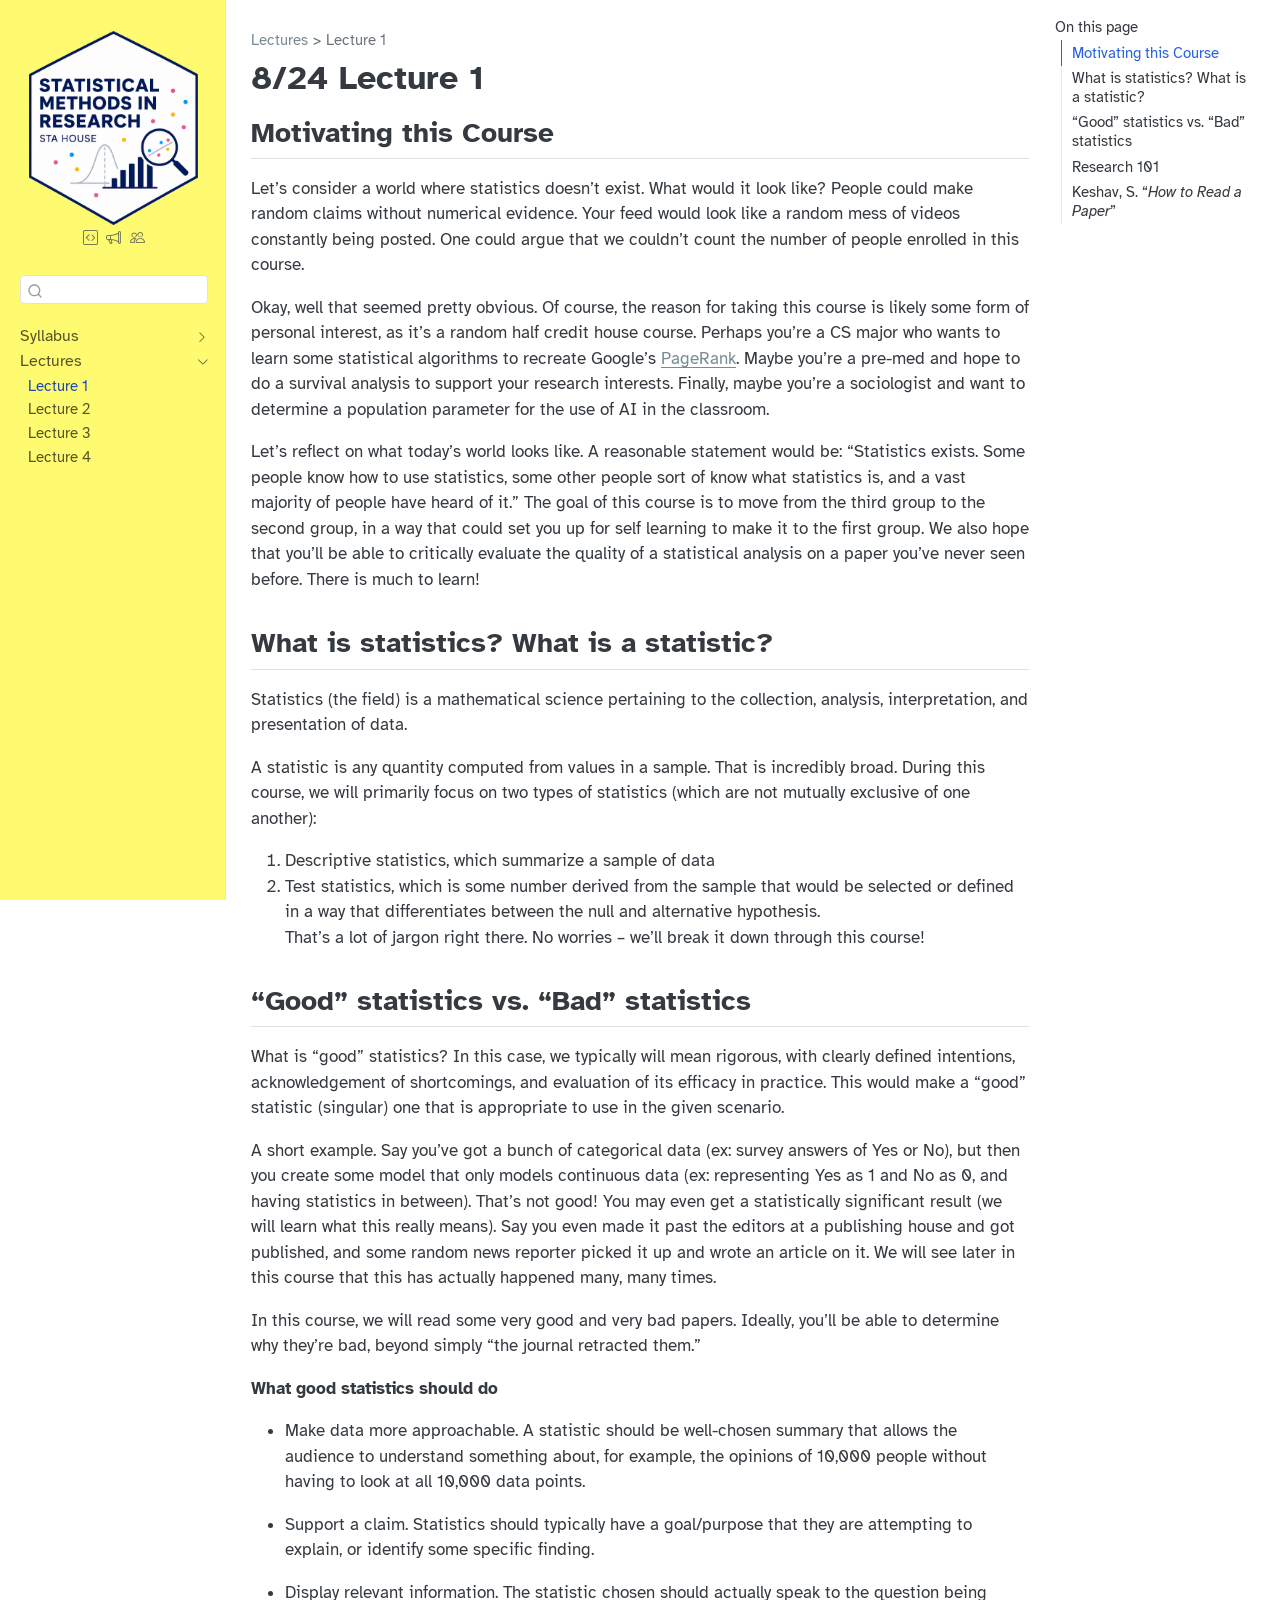
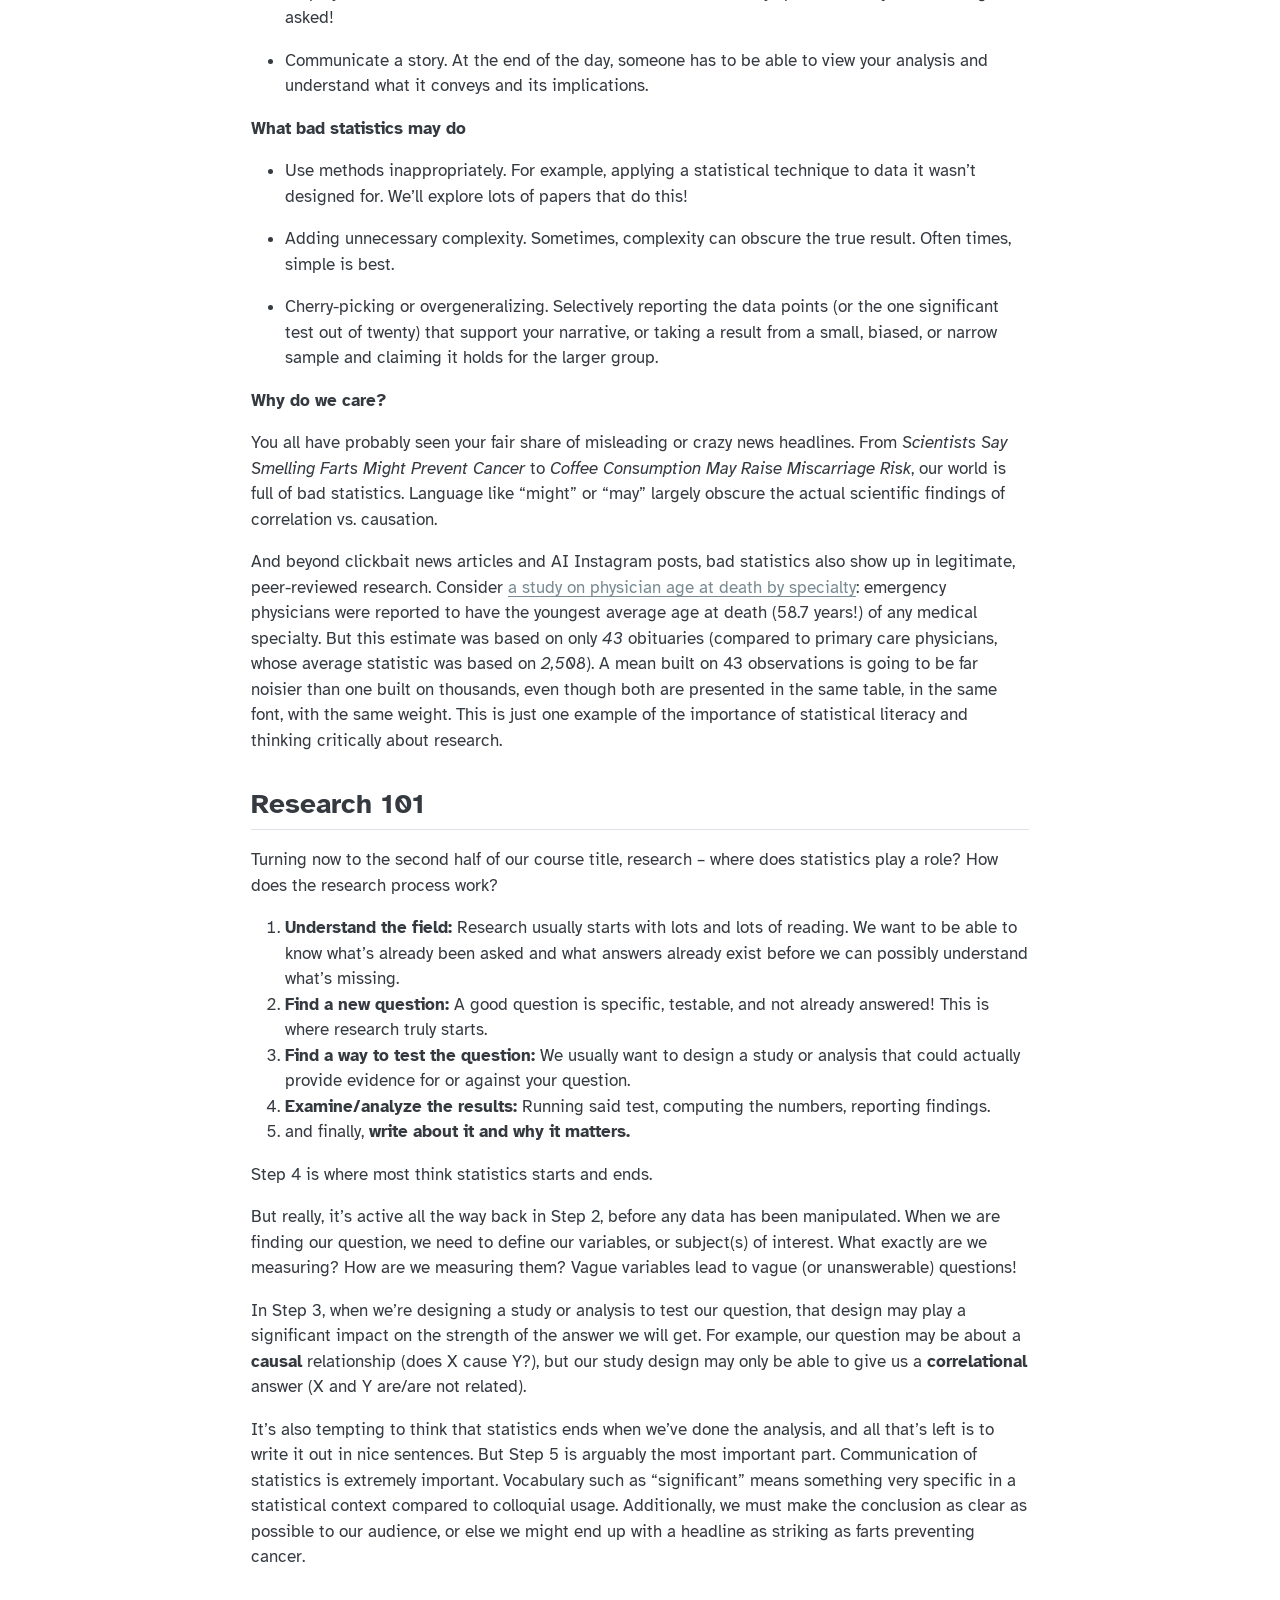
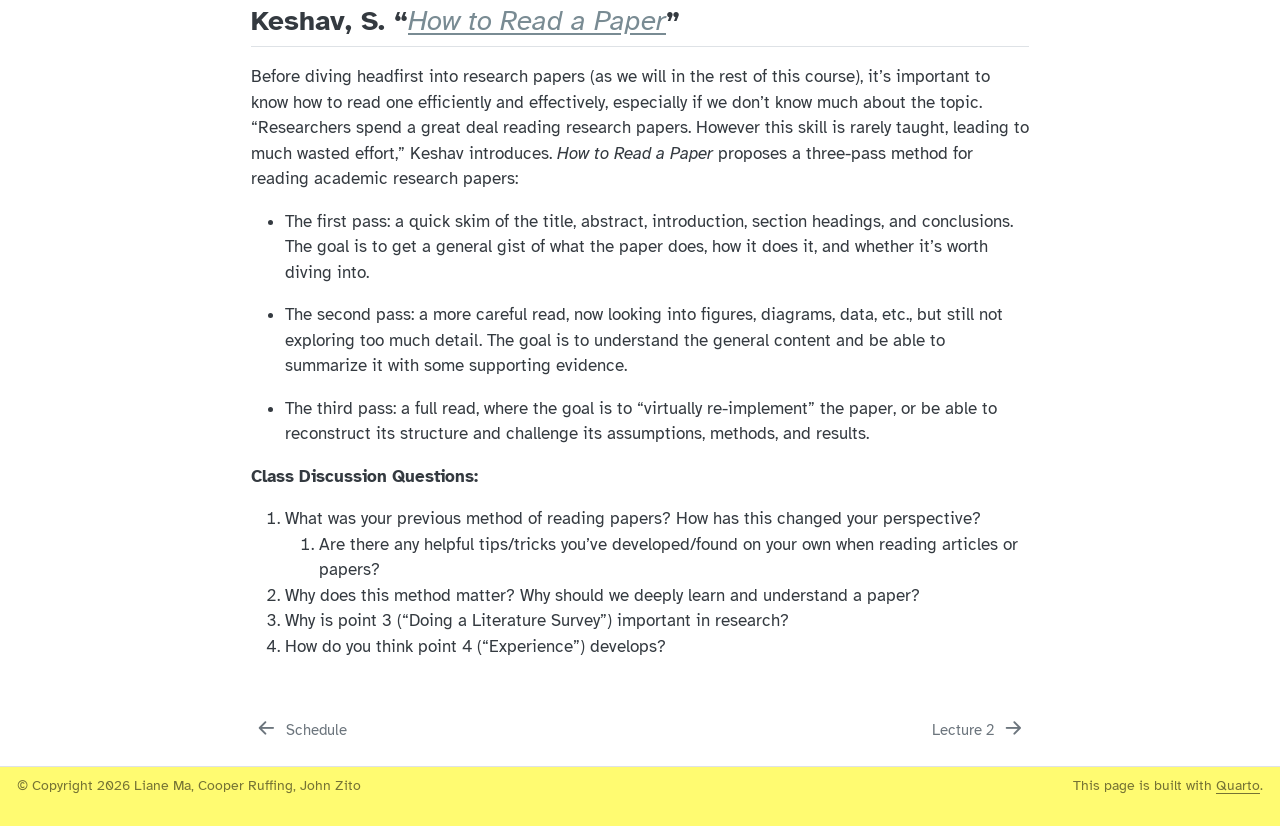
==== commit 749dee3b: "Built site for gh-pages" ====
--- a/lectures/lectures-lecture1.html
+++ b/lectures/lectures-lecture1.html
@@ -196,6 +196,12 @@
   <div class="sidebar-item-container"> 
   <a href="../lectures/lectures-lecture3.html" class="sidebar-item-text sidebar-link">
  <span class="menu-text">Lecture 3</span></a>
+  </div>
+</li>
+          <li class="sidebar-item">
+  <div class="sidebar-item-container"> 
+  <a href="../lectures/lectures-lecture4.html" class="sidebar-item-text sidebar-link">
+ <span class="menu-text">Lecture 4</span></a>
   </div>
 </li>
       </ul>
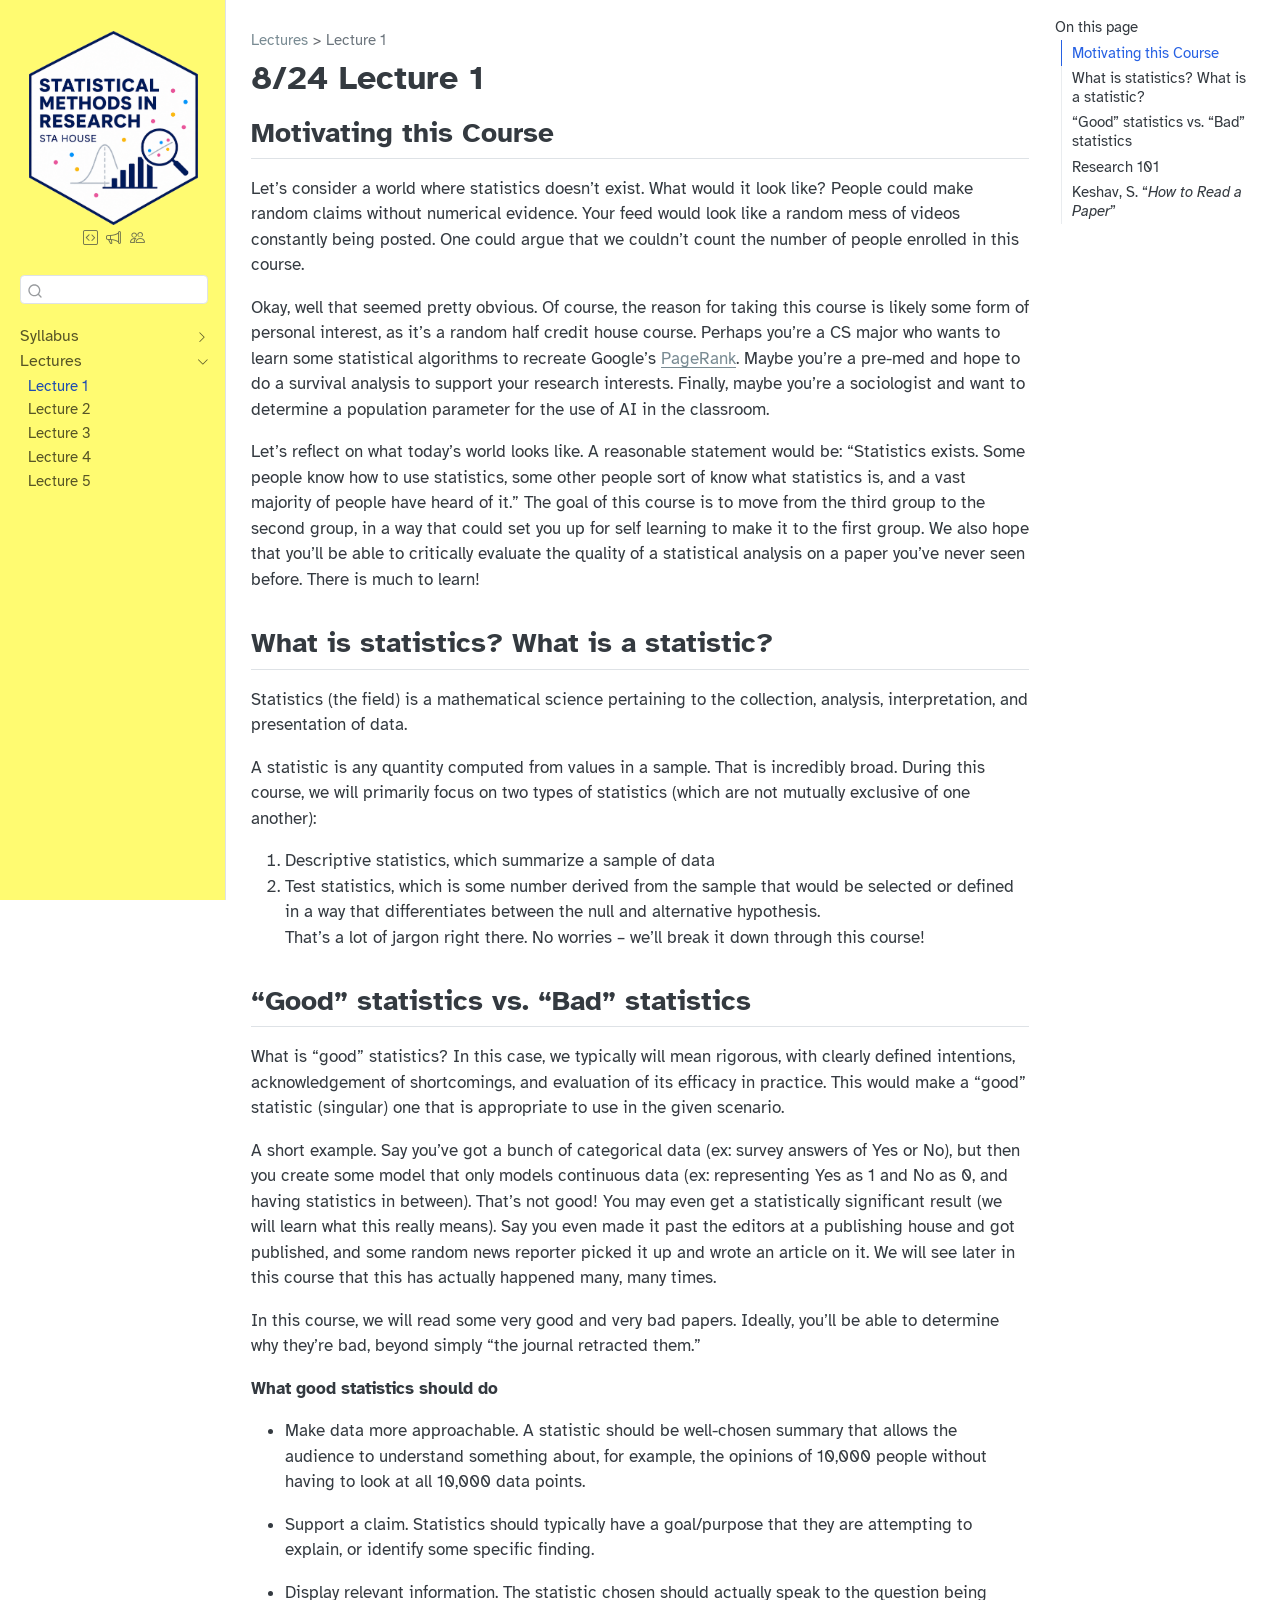
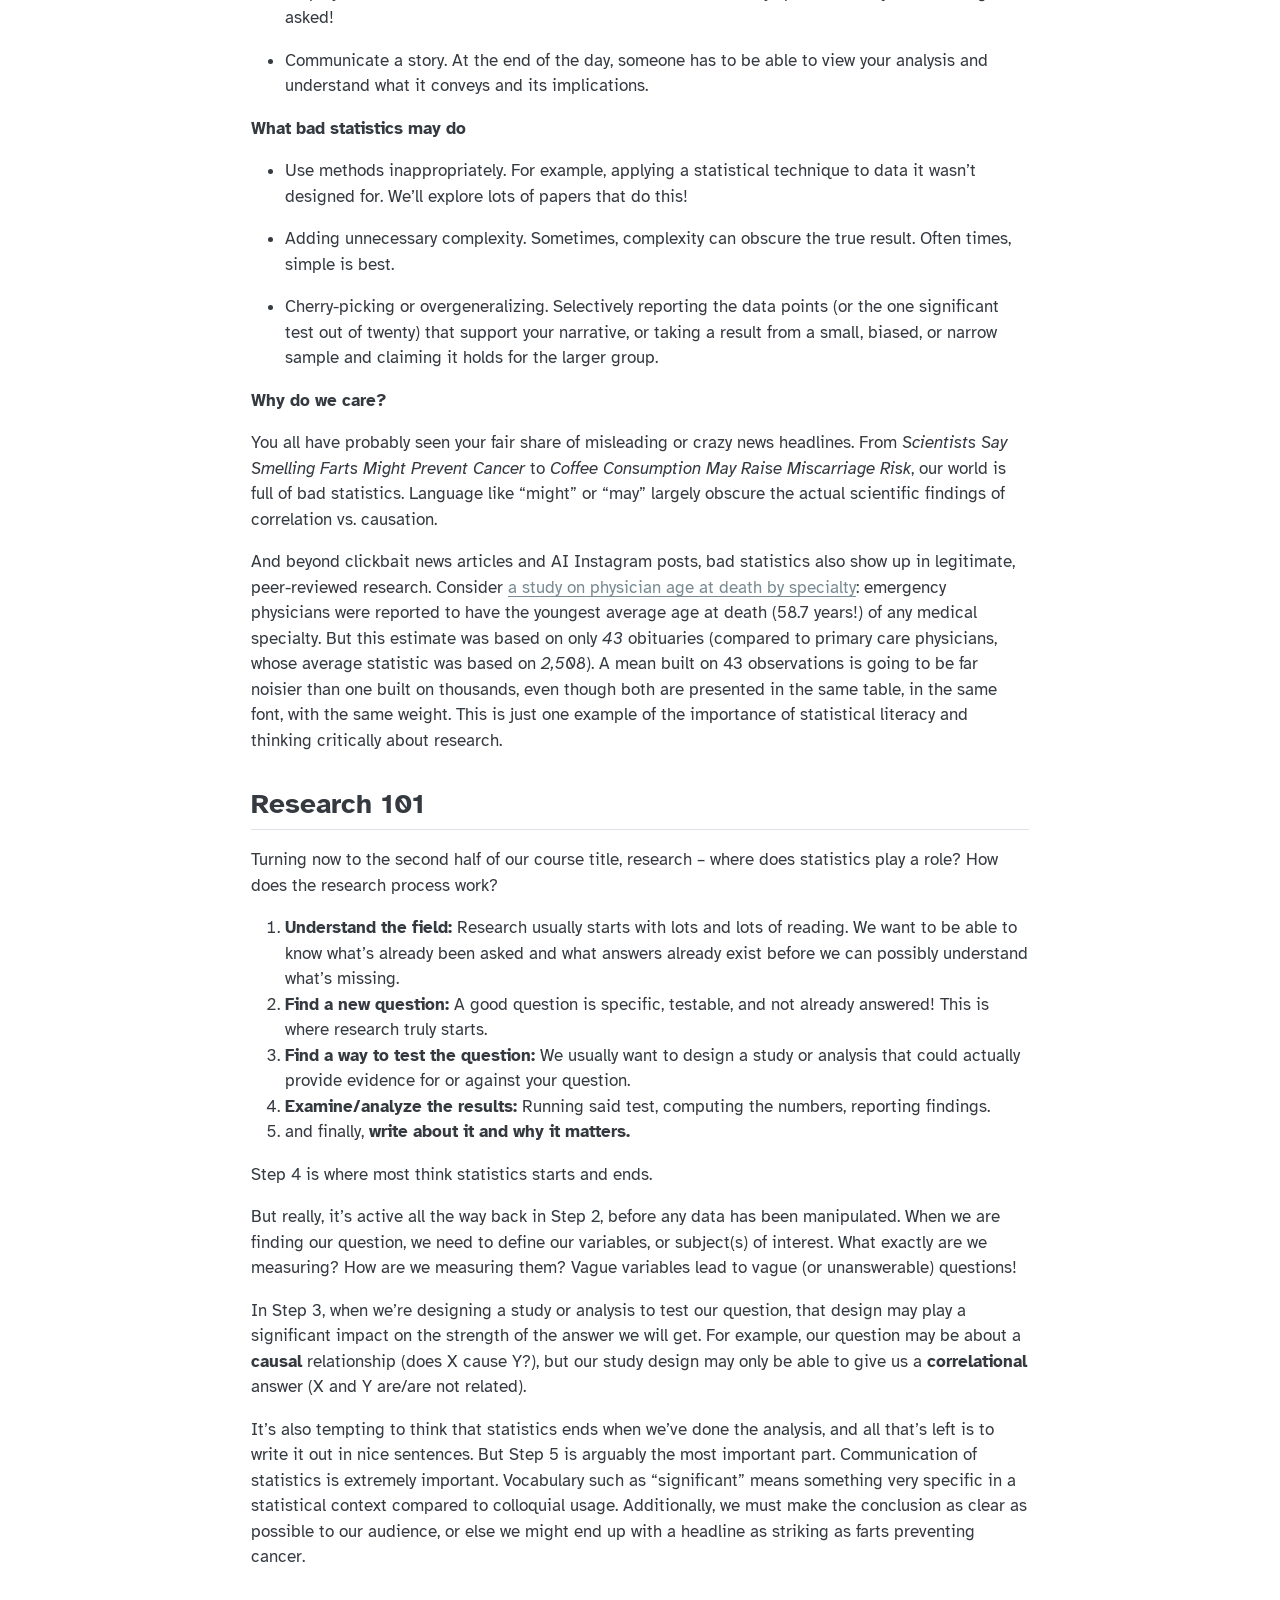
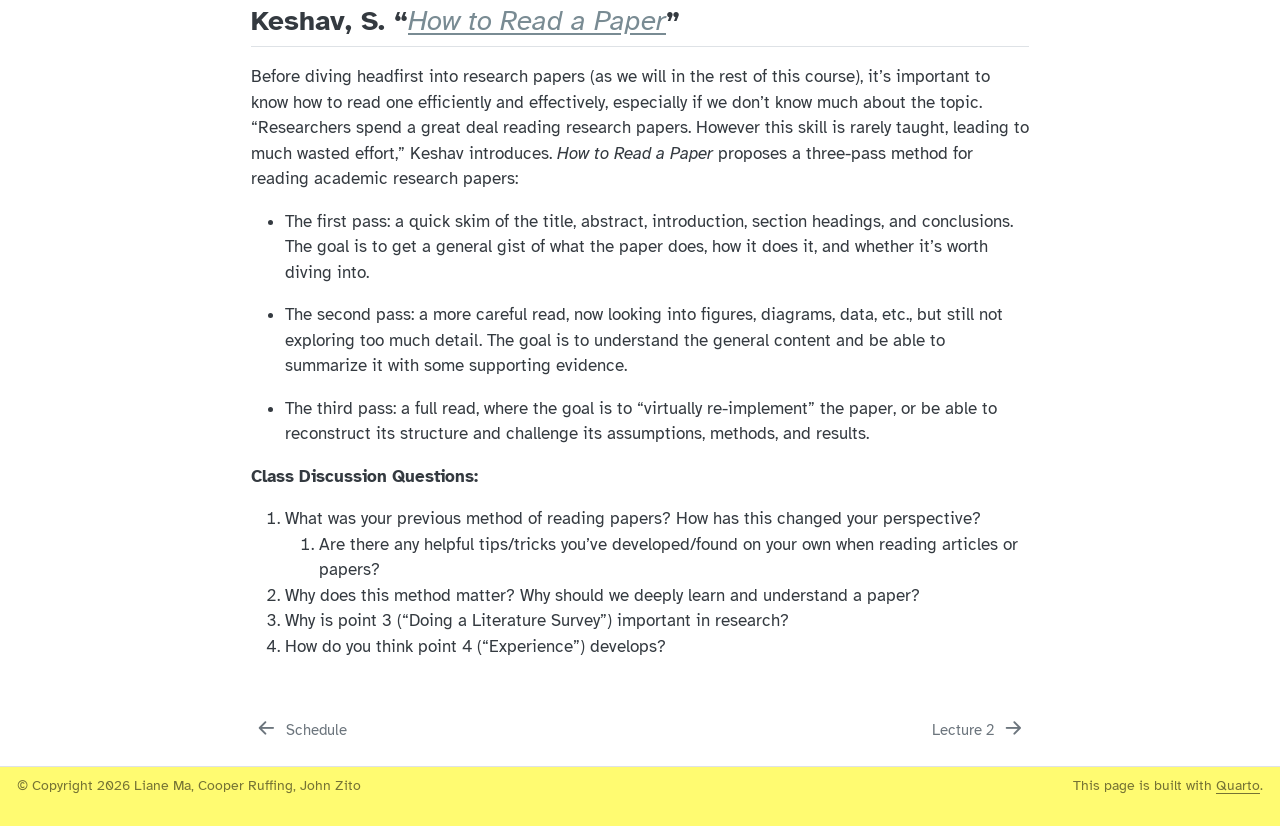
==== commit c8c34c46: "Built site for gh-pages" ====
--- a/lectures/lectures-lecture1.html
+++ b/lectures/lectures-lecture1.html
@@ -202,6 +202,12 @@
   <div class="sidebar-item-container"> 
   <a href="../lectures/lectures-lecture4.html" class="sidebar-item-text sidebar-link">
  <span class="menu-text">Lecture 4</span></a>
+  </div>
+</li>
+          <li class="sidebar-item">
+  <div class="sidebar-item-container"> 
+  <a href="../lectures/lectures-lecture5.html" class="sidebar-item-text sidebar-link">
+ <span class="menu-text">Lecture 5</span></a>
   </div>
 </li>
       </ul>
